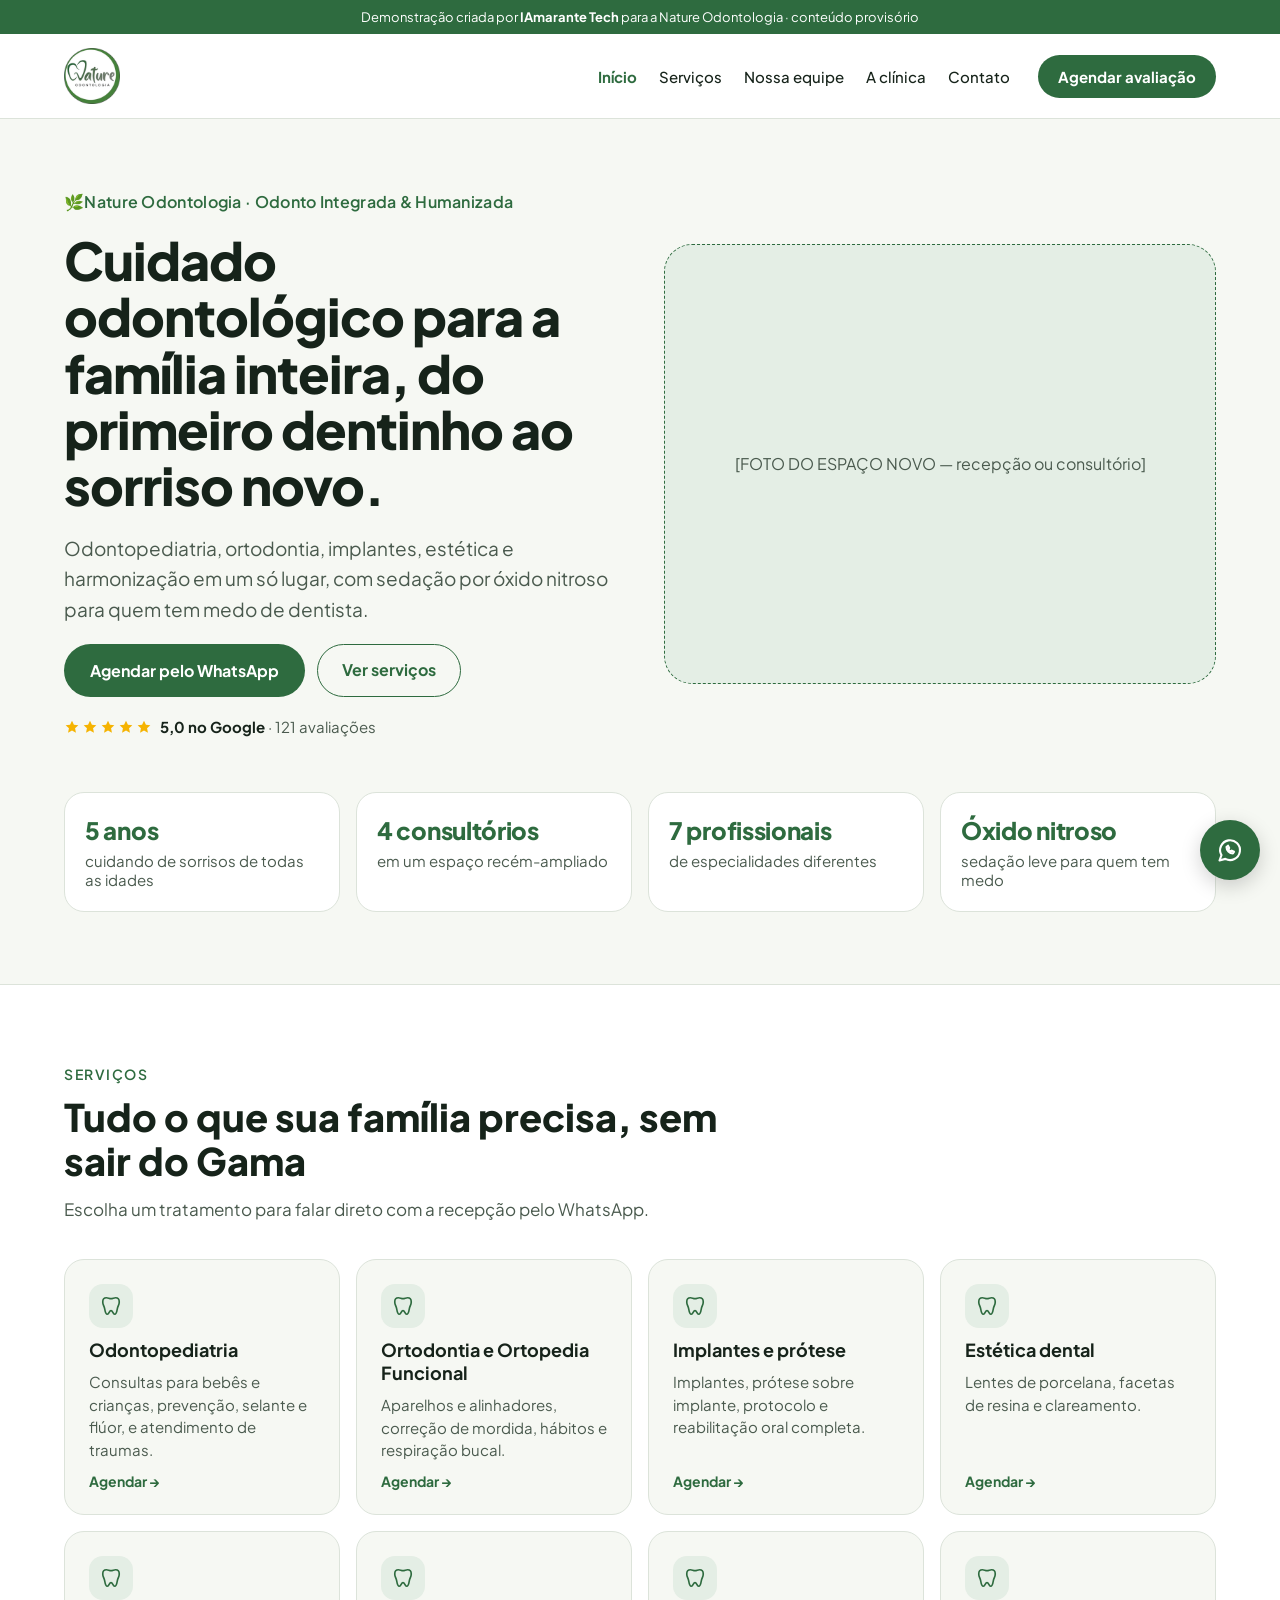
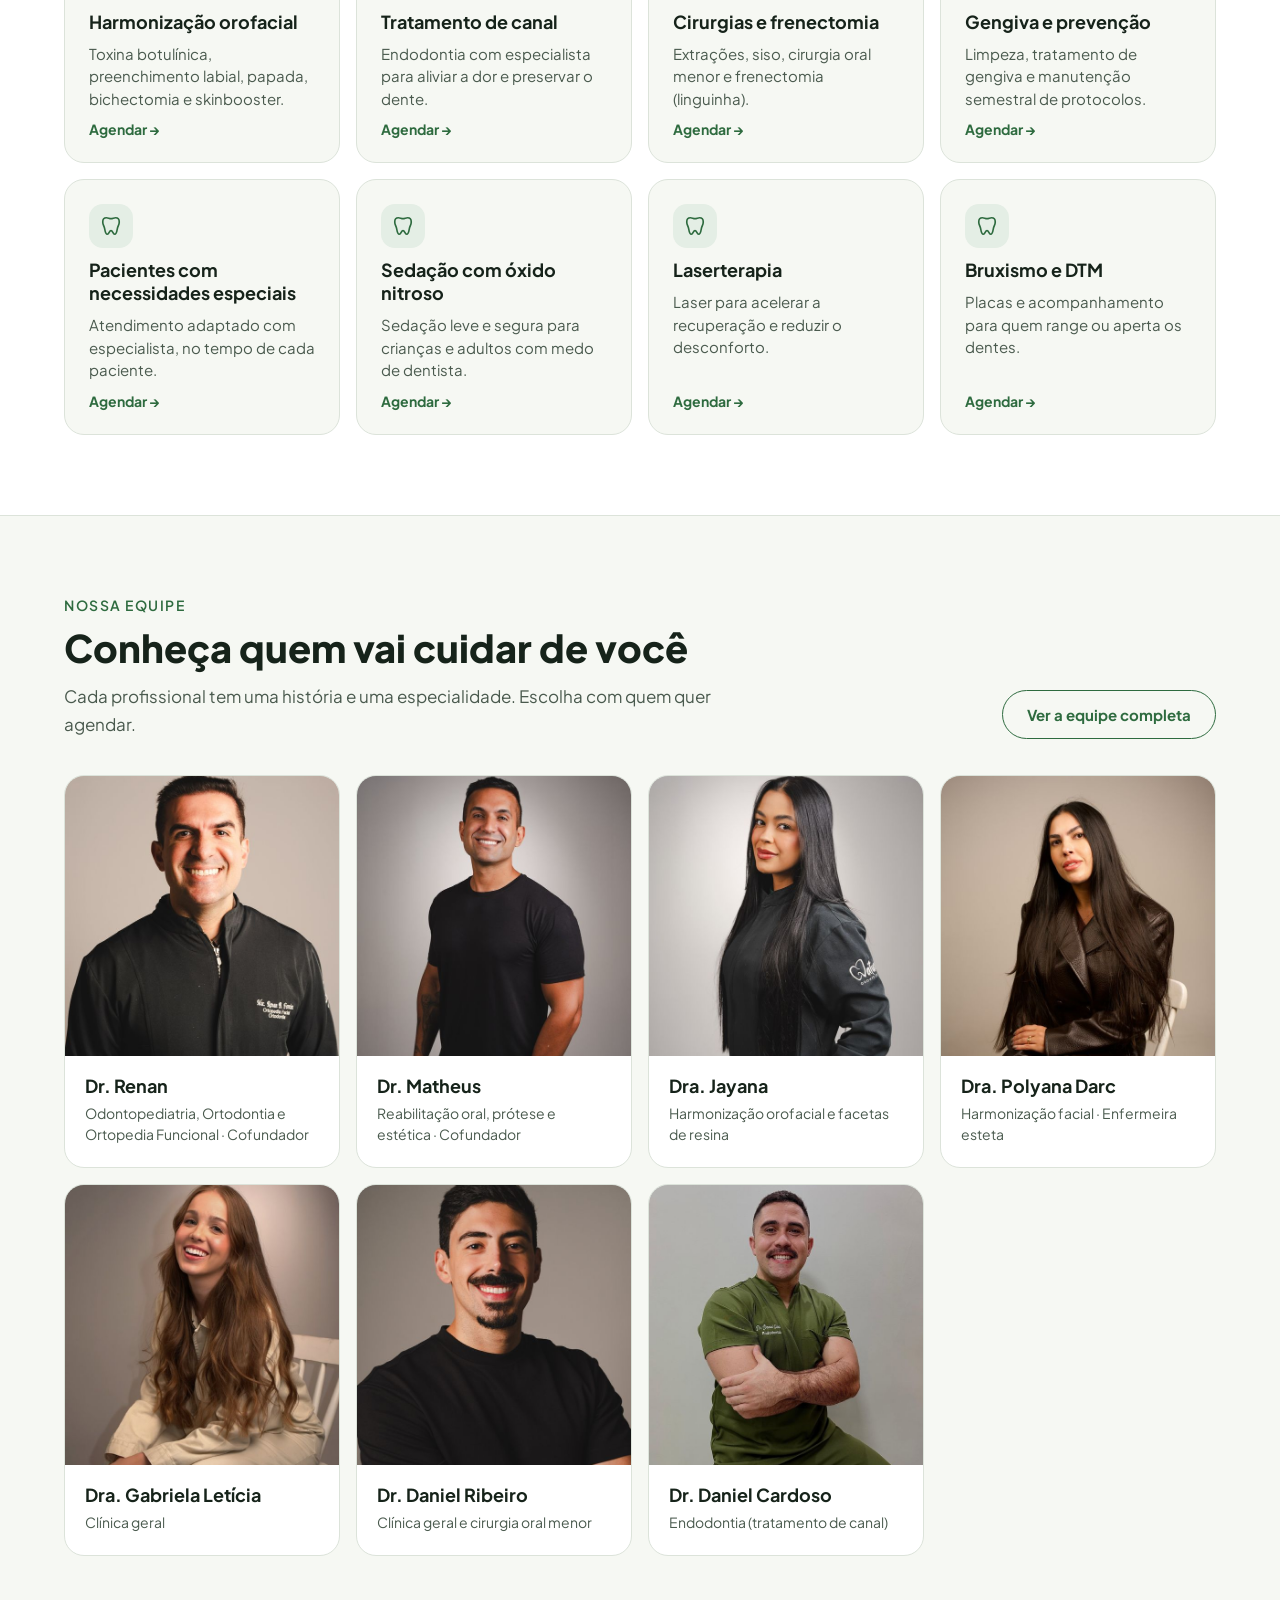
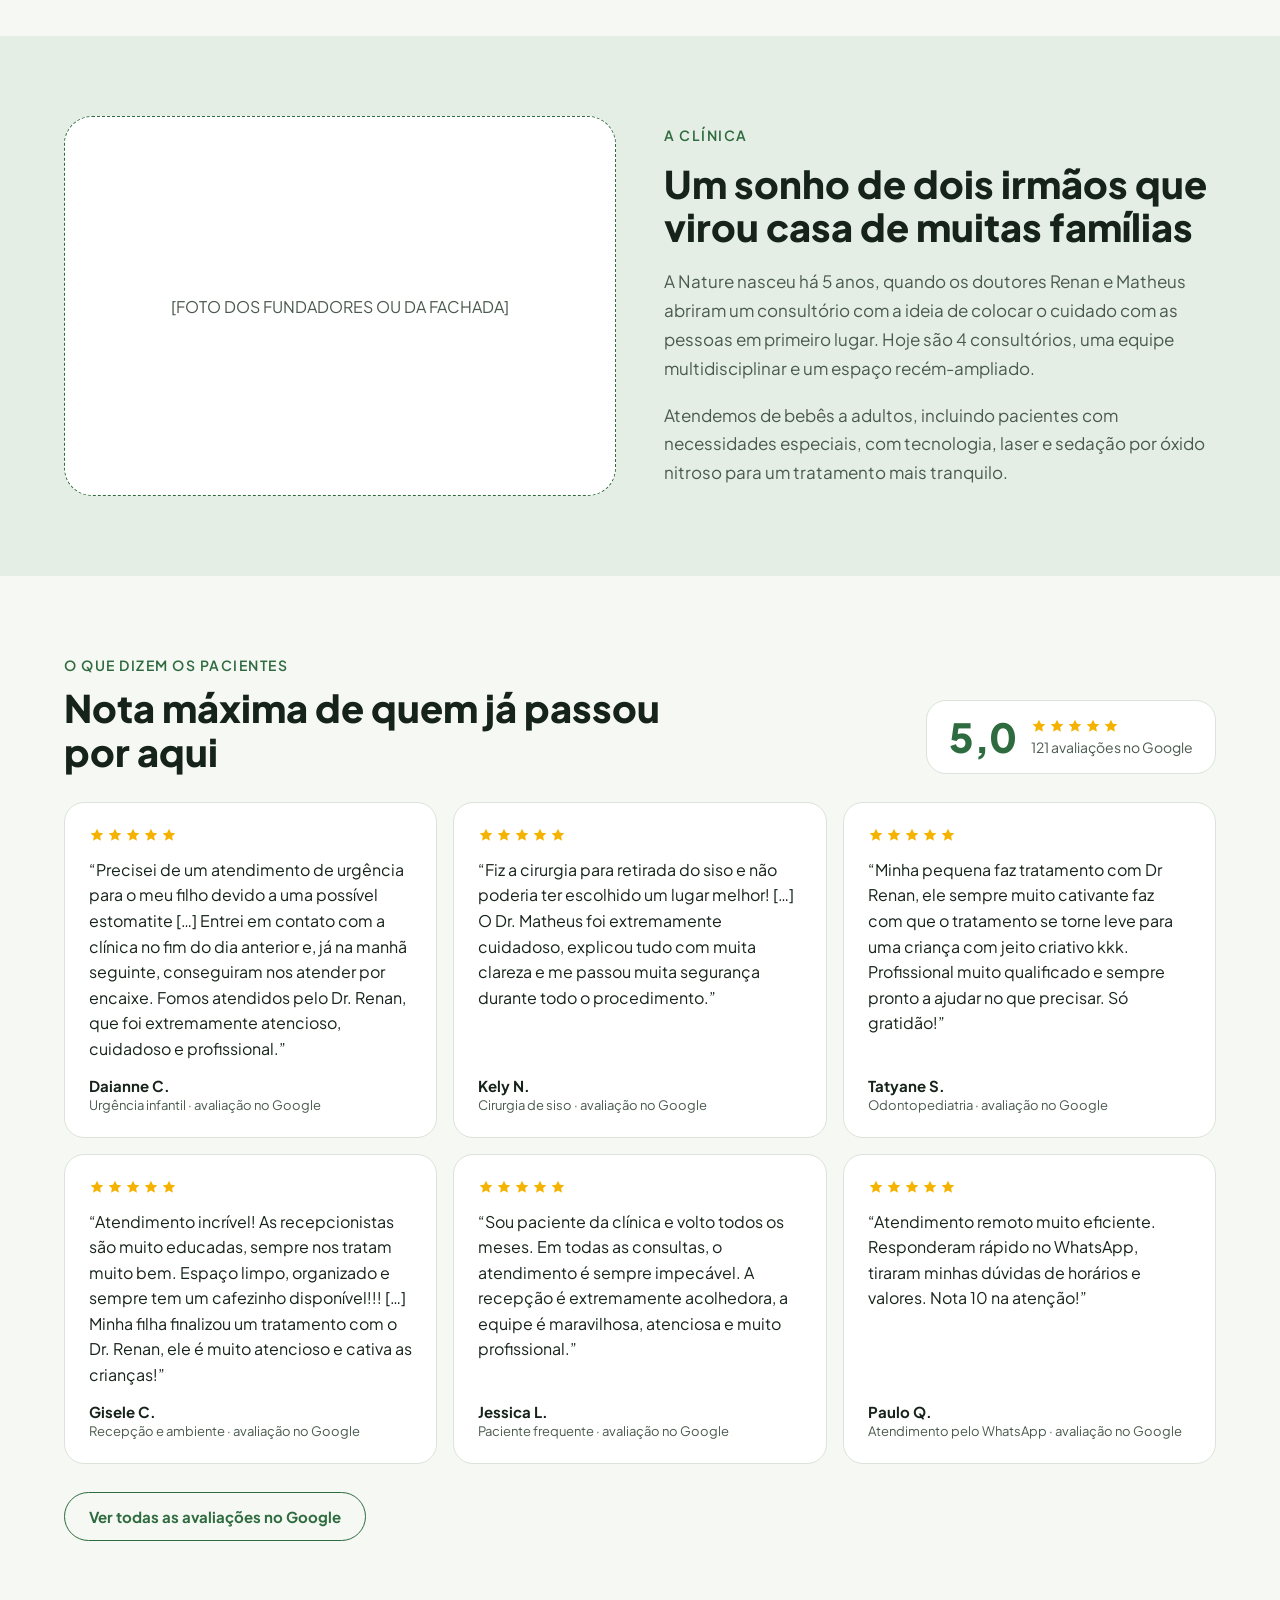
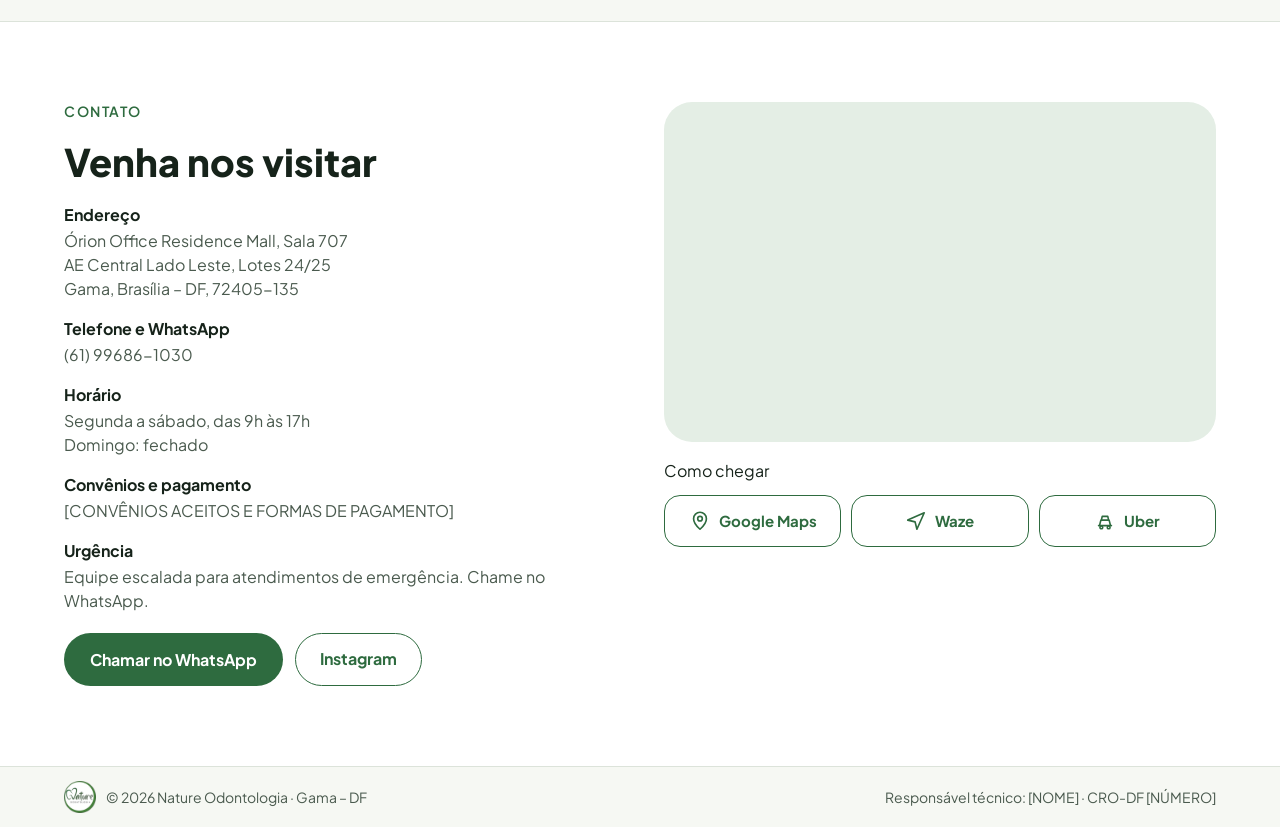
==== index.html @ 55901e49 "Site demonstrativo da Nature Odontologia Co-Authored-By: Claude Opus 5.5 <noreply@anthropic.com> Cla" ====
<!doctype html>
<html lang="pt-BR">
<head>
<meta charset="utf-8">
<meta name="viewport" content="width=device-width, initial-scale=1">
<meta name="robots" content="noindex, nofollow">
<title>Nature Odontologia — Gama, DF</title>
<meta name="description" content="Clínica de odontologia integrada e humanizada no Gama (DF): odontopediatria, ortodontia, implantes, estética, harmonização e sedação com óxido nitroso.">
<link rel="icon" type="image/png" href="[data-uri]">
<link rel="preconnect" href="https://fonts.googleapis.com">
<link href="https://fonts.googleapis.com/css2?family=Plus+Jakarta+Sans:wght@400;500;600;700;800&display=swap" rel="stylesheet">
<style>
  :root{--bg:#F6F8F3;--surface:#FFFFFF;--ink:#16231A;--muted:#4A5A4E;--green:#2E6B3F;--on-green:#FFFFFF;--soft:#E4EEE5;--line:#DCE3DA}
  *{box-sizing:border-box}
  html{scroll-behavior:smooth}
  body{margin:0;background:var(--bg);color:var(--ink);font-family:'Plus Jakarta Sans',system-ui,sans-serif}
  a{color:inherit}
  a:hover{opacity:.85}
  .wrap{max-width:1200px;margin:0 auto;padding:0 24px}
  .demo{background:var(--green);color:var(--on-green);text-align:center;font-size:13px;padding:8px 16px;line-height:1.4}
  header{position:sticky;top:0;z-index:10;background:var(--surface);border-bottom:1px solid var(--line)}
  .bar{display:flex;flex-wrap:wrap;align-items:center;gap:16px 28px;padding:14px 24px;max-width:1200px;margin:0 auto}
  .logo{display:flex;align-items:center;gap:10px;text-decoration:none;margin-right:auto;color:var(--green)}
  .logo b{display:block;font-weight:800;font-size:20px;line-height:1.1}
  .logo small{display:block;font-size:11px;letter-spacing:3px;color:var(--muted)}
  nav{display:flex;flex-wrap:wrap;gap:6px 22px;font-size:15px;font-weight:500}
  nav a{text-decoration:none;padding:10px 0}
  nav a.ativo{color:var(--green);font-weight:700}
  .acoes{display:flex;align-items:center;gap:10px}
  .btn{display:inline-block;text-decoration:none;background:var(--green);color:var(--on-green);font-weight:700;font-size:16px;padding:16px 26px;border-radius:999px;text-align:center}
  .btn.sm{font-size:15px;padding:12px 20px}
  .btn.out{background:transparent;border:1.5px solid var(--green);color:var(--green);padding:14px 24px}
  .eyebrow{margin:0;font-size:14px;font-weight:600;letter-spacing:1.5px;text-transform:uppercase;color:var(--green)}
  h1{margin:0;font-size:clamp(34px,5vw,52px);line-height:1.08;font-weight:800;letter-spacing:-1px}
  h2{margin:0;font-size:clamp(28px,3.5vw,38px);line-height:1.15;font-weight:800}
  .lead{margin:0;font-size:19px;line-height:1.6;color:var(--muted)}
  .txt{margin:0;font-size:17px;line-height:1.7;color:var(--muted)}
  .split{display:flex;flex-wrap:wrap;gap:48px;align-items:center}
  .split>*{flex:1 1 420px;min-width:0}
  .col{display:flex;flex-direction:column;gap:20px}
  .ph{border-radius:28px;background:var(--soft);border:1.5px dashed var(--green);display:flex;align-items:center;justify-content:center;text-align:center;padding:24px;color:var(--muted);font-size:16px}
  .grid{display:grid;gap:16px}
  .card{background:var(--surface);border:1px solid var(--line);border-radius:20px}
  .num{padding:22px 20px}
  .num p{margin:0}
  .num .v{font-size:24px;font-weight:800;color:var(--green);white-space:nowrap;letter-spacing:-.3px}
  .num .l{margin-top:6px;color:var(--muted);font-size:15px}
  .band{background:var(--surface);border-top:1px solid var(--line);border-bottom:1px solid var(--line)}
  .soft{background:var(--soft)}
  section.pad{padding:80px 0}
  .serv{text-decoration:none;background:var(--bg);padding:24px;display:flex;flex-direction:column;gap:10px}
  .ic{width:44px;height:44px;border-radius:14px;background:var(--soft);color:var(--green);display:flex;align-items:center;justify-content:center}
  .serv .n{font-size:18px;font-weight:700}
  .serv .d{font-size:15px;line-height:1.5;color:var(--muted)}
  .serv .a{font-size:14px;font-weight:700;color:var(--green);margin-top:auto}
  .mini{text-decoration:none;overflow:hidden;display:flex;flex-direction:column}
  .foto{background:var(--soft);color:var(--green);display:flex;flex-direction:column;align-items:center;justify-content:center;gap:8px;font-weight:800}
  .mini .foto{height:280px;font-size:44px;overflow:hidden}
  .mini .info{padding:18px 20px 22px;display:flex;flex-direction:column;gap:6px}
  .mini .info b{font-size:18px}
  .mini .info span{font-size:14px;line-height:1.5;color:var(--muted)}
  .prof{overflow:hidden;display:flex;flex-direction:column;border-radius:24px}
  .prof .foto{height:400px;font-size:64px;overflow:hidden}
  .foto img{width:100%;height:100%;object-fit:cover;object-position:center 15%;display:block}
  .prof .foto small{font-size:13px;font-weight:500;color:var(--muted)}
  .prof .corpo{padding:24px;display:flex;flex-direction:column;gap:12px;flex-grow:1}
  .prof h3{margin:0;font-size:22px;font-weight:800}
  .prof .area{margin:4px 0 0;font-size:15px;font-weight:600;color:var(--green)}
  .prof .reg{margin:4px 0 0;font-size:13px;color:var(--muted)}
  .prof .bio{margin:0;font-size:15px;line-height:1.6;color:var(--muted)}
  .tags{display:flex;flex-wrap:wrap;gap:8px}
  .tags span{font-size:13px;font-weight:600;background:var(--soft);padding:6px 12px;border-radius:999px}
  .prof .btn{margin-top:auto;font-size:15px;padding:14px 20px}
  .dep{margin:0;padding:24px;display:flex;flex-direction:column;gap:14px}
  .dep blockquote{margin:0;font-size:16px;line-height:1.6}
  .dep figcaption{display:flex;flex-direction:column;gap:2px;margin-top:auto}
  .dep figcaption b{font-size:15px}
  .dep figcaption span{font-size:13px;color:var(--muted)}
  .estrelas{display:flex;gap:2px}
  .nota{display:flex;align-items:center;gap:14px;padding:16px 22px;text-decoration:none}
  .nota-num{font-size:40px;font-weight:800;color:var(--green);line-height:1}
  .nota-txt{font-size:14px;color:var(--muted)}
  .selo{display:inline-flex;align-items:center;gap:8px;font-size:15px;color:var(--muted);text-decoration:none}
  .selo b{color:var(--ink)}
  .aval{height:180px;border-radius:20px;border:1.5px dashed var(--line);display:flex;align-items:center;justify-content:center;color:var(--muted);font-size:15px;text-align:center;padding:20px}
  .mapa{width:100%;min-height:340px;border:0;border-radius:28px;background:var(--soft)}
  .rotas{display:grid;grid-template-columns:repeat(3,minmax(0,1fr));gap:10px}
  .rota{display:flex;align-items:center;justify-content:center;gap:8px;min-height:52px;padding:10px 12px;border-radius:16px;border:1.5px solid var(--green);color:var(--green);font-weight:700;font-size:15px;text-decoration:none;background:var(--surface)}
  @media (max-width:420px){.rotas{grid-template-columns:1fr}}
  .contato p{margin:0}
  .contato .k{font-weight:700}
  .contato .v{margin-top:2px;color:var(--muted)}
  footer .bar{font-size:14px;color:var(--muted);justify-content:space-between}
  footer p{margin:0}
  .botoes{display:flex;flex-wrap:wrap;gap:12px}
  .pagina[hidden]{display:none}
  .whats-fixo{position:fixed;right:20px;bottom:20px;width:60px;height:60px;border-radius:30px;background:var(--green);color:var(--on-green);display:flex;align-items:center;justify-content:center;box-shadow:0 6px 20px rgba(0,0,0,.18);z-index:20}
  @media (max-width:640px){section.pad{padding:56px 0}.lead{font-size:17px}}
</style>
</head>
<body>

<div class="demo" role="note">Demonstração criada por <b>IAmarante Tech</b> para a Nature Odontologia · conteúdo provisório</div>

<header>
  <div class="bar">
    <a class="logo" href="#inicio" aria-label="Nature Odontologia, página inicial">
      <img src="[data-uri]" width="56" height="56" alt="Nature Odontologia">
    </a>
    <nav aria-label="Principal">
      <a href="#inicio" data-link="inicio">Início</a>
      <a href="#servicos" data-link="inicio">Serviços</a>
      <a href="#equipe" data-link="equipe">Nossa equipe</a>
      <a href="#clinica" data-link="inicio">A clínica</a>
      <a href="#contato" data-link="inicio">Contato</a>
    </nav>
    <div class="acoes">
      <a class="btn sm wa" data-msg="Olá! Vi o site da Nature e gostaria de agendar uma avaliação." href="#">Agendar avaliação</a>
    </div>
  </div>
</header>

<!-- ================= PÁGINA INICIAL ================= -->
<main class="pagina" id="pg-inicio">

  <section id="inicio" class="wrap" style="padding-top:72px;padding-bottom:56px">
    <div class="split">
      <div class="col">
        <p class="eyebrow" style="text-transform:none;letter-spacing:.3px;font-size:16px">🌿Nature Odontologia · Odonto Integrada &amp; Humanizada</p>
        <h1>Cuidado odontológico para a família inteira, do primeiro dentinho ao sorriso novo.</h1>
        <p class="lead">Odontopediatria, ortodontia, implantes, estética e harmonização em um só lugar, com sedação por óxido nitroso para quem tem medo de dentista.</p>
        <div class="botoes">
          <a class="btn wa" data-msg="Olá! Vi o site da Nature e gostaria de agendar uma avaliação." href="#">Agendar pelo WhatsApp</a>
          <a class="btn out" href="#servicos">Ver serviços</a>
        </div>
        <a class="selo" href="https://www.google.com/maps/search/?api=1&amp;query=Nature+Odontologia+Gama+DF" target="_blank" rel="noopener"><span class="estrelas" aria-hidden="true"><svg width="16" height="16" viewBox="0 0 24 24" aria-hidden="true"><path fill="#F5B301" d="M12 2.5l2.9 6.1 6.6.8-4.9 4.6 1.3 6.6L12 17.3 6.1 20.6l1.3-6.6L2.5 9.4l6.6-.8z"/></svg><svg width="16" height="16" viewBox="0 0 24 24" aria-hidden="true"><path fill="#F5B301" d="M12 2.5l2.9 6.1 6.6.8-4.9 4.6 1.3 6.6L12 17.3 6.1 20.6l1.3-6.6L2.5 9.4l6.6-.8z"/></svg><svg width="16" height="16" viewBox="0 0 24 24" aria-hidden="true"><path fill="#F5B301" d="M12 2.5l2.9 6.1 6.6.8-4.9 4.6 1.3 6.6L12 17.3 6.1 20.6l1.3-6.6L2.5 9.4l6.6-.8z"/></svg><svg width="16" height="16" viewBox="0 0 24 24" aria-hidden="true"><path fill="#F5B301" d="M12 2.5l2.9 6.1 6.6.8-4.9 4.6 1.3 6.6L12 17.3 6.1 20.6l1.3-6.6L2.5 9.4l6.6-.8z"/></svg><svg width="16" height="16" viewBox="0 0 24 24" aria-hidden="true"><path fill="#F5B301" d="M12 2.5l2.9 6.1 6.6.8-4.9 4.6 1.3 6.6L12 17.3 6.1 20.6l1.3-6.6L2.5 9.4l6.6-.8z"/></svg></span><span><b>5,0 no Google</b> · 121 avaliações</span></a>
      </div>
      <div class="ph" style="height:440px">[FOTO DO ESPAÇO NOVO — recepção ou consultório]</div>
    </div>
  </section>

  <section class="wrap" aria-label="A Nature em números" style="padding-bottom:72px">
    <div class="grid" style="grid-template-columns:repeat(auto-fit,minmax(250px,1fr))">
      <div class="card num"><p class="v">5 anos</p><p class="l">cuidando de sorrisos de todas as idades</p></div>
      <div class="card num"><p class="v">4 consultórios</p><p class="l">em um espaço recém-ampliado</p></div>
      <div class="card num"><p class="v">7 profissionais</p><p class="l">de especialidades diferentes</p></div>
      <div class="card num"><p class="v">Óxido nitroso</p><p class="l">sedação leve para quem tem medo</p></div>
    </div>
  </section>

  <section id="servicos" class="band pad">
    <div class="wrap col" style="gap:36px">
      <div class="col" style="gap:12px;max-width:720px">
        <p class="eyebrow">Serviços</p>
        <h2>Tudo o que sua família precisa, sem sair do Gama</h2>
        <p class="txt">Escolha um tratamento para falar direto com a recepção pelo WhatsApp.</p>
      </div>
      <div class="grid" id="lista-servicos" style="grid-template-columns:repeat(auto-fill,minmax(260px,1fr))"></div>
    </div>
  </section>

  <section class="pad">
    <div class="wrap col" style="gap:36px">
      <div style="display:flex;flex-wrap:wrap;gap:20px;align-items:flex-end;justify-content:space-between">
        <div class="col" style="gap:12px;max-width:680px">
          <p class="eyebrow">Nossa equipe</p>
          <h2>Conheça quem vai cuidar de você</h2>
          <p class="txt">Cada profissional tem uma história e uma especialidade. Escolha com quem quer agendar.</p>
        </div>
        <a class="btn out" href="#equipe" style="font-size:15px">Ver a equipe completa</a>
      </div>
      <div class="grid" id="lista-mini" style="grid-template-columns:repeat(auto-fill,minmax(240px,1fr))"></div>
    </div>
  </section>

  <section id="clinica" class="soft pad">
    <div class="wrap split">
      <div class="ph" style="height:380px;background:var(--surface)">[FOTO DOS FUNDADORES OU DA FACHADA]</div>
      <div class="col" style="gap:18px">
        <p class="eyebrow">A clínica</p>
        <h2>Um sonho de dois irmãos que virou casa de muitas famílias</h2>
        <p class="txt">A Nature nasceu há 5 anos, quando os doutores Renan e Matheus abriram um consultório com a ideia de colocar o cuidado com as pessoas em primeiro lugar. Hoje são 4 consultórios, uma equipe multidisciplinar e um espaço recém-ampliado.</p>
        <p class="txt">Atendemos de bebês a adultos, incluindo pacientes com necessidades especiais, com tecnologia, laser e sedação por óxido nitroso para um tratamento mais tranquilo.</p>
      </div>
    </div>
  </section>

  <section class="pad" aria-label="Avaliações">
    <div class="wrap col" style="gap:28px">
      <div style="display:flex;flex-wrap:wrap;gap:24px;align-items:flex-end;justify-content:space-between">
        <div class="col" style="gap:12px;max-width:640px">
          <p class="eyebrow">O que dizem os pacientes</p>
          <h2>Nota máxima de quem já passou por aqui</h2>
        </div>
        <a class="card nota" href="https://www.google.com/maps/search/?api=1&amp;query=Nature+Odontologia+Gama+DF" target="_blank" rel="noopener">
          <span class="nota-num">5,0</span>
          <span class="col" style="gap:4px"><span class="estrelas" role="img" aria-label="Nota 5 de 5"><svg width="16" height="16" viewBox="0 0 24 24" aria-hidden="true"><path fill="#F5B301" d="M12 2.5l2.9 6.1 6.6.8-4.9 4.6 1.3 6.6L12 17.3 6.1 20.6l1.3-6.6L2.5 9.4l6.6-.8z"/></svg><svg width="16" height="16" viewBox="0 0 24 24" aria-hidden="true"><path fill="#F5B301" d="M12 2.5l2.9 6.1 6.6.8-4.9 4.6 1.3 6.6L12 17.3 6.1 20.6l1.3-6.6L2.5 9.4l6.6-.8z"/></svg><svg width="16" height="16" viewBox="0 0 24 24" aria-hidden="true"><path fill="#F5B301" d="M12 2.5l2.9 6.1 6.6.8-4.9 4.6 1.3 6.6L12 17.3 6.1 20.6l1.3-6.6L2.5 9.4l6.6-.8z"/></svg><svg width="16" height="16" viewBox="0 0 24 24" aria-hidden="true"><path fill="#F5B301" d="M12 2.5l2.9 6.1 6.6.8-4.9 4.6 1.3 6.6L12 17.3 6.1 20.6l1.3-6.6L2.5 9.4l6.6-.8z"/></svg><svg width="16" height="16" viewBox="0 0 24 24" aria-hidden="true"><path fill="#F5B301" d="M12 2.5l2.9 6.1 6.6.8-4.9 4.6 1.3 6.6L12 17.3 6.1 20.6l1.3-6.6L2.5 9.4l6.6-.8z"/></svg></span><span class="nota-txt">121 avaliações no Google</span></span>
        </a>
      </div>
      <div class="grid" style="grid-template-columns:repeat(auto-fill,minmax(320px,1fr))">
        <figure class="card dep">
          <div class="estrelas" role="img" aria-label="5 de 5 estrelas"><svg width="16" height="16" viewBox="0 0 24 24" aria-hidden="true"><path fill="#F5B301" d="M12 2.5l2.9 6.1 6.6.8-4.9 4.6 1.3 6.6L12 17.3 6.1 20.6l1.3-6.6L2.5 9.4l6.6-.8z"/></svg><svg width="16" height="16" viewBox="0 0 24 24" aria-hidden="true"><path fill="#F5B301" d="M12 2.5l2.9 6.1 6.6.8-4.9 4.6 1.3 6.6L12 17.3 6.1 20.6l1.3-6.6L2.5 9.4l6.6-.8z"/></svg><svg width="16" height="16" viewBox="0 0 24 24" aria-hidden="true"><path fill="#F5B301" d="M12 2.5l2.9 6.1 6.6.8-4.9 4.6 1.3 6.6L12 17.3 6.1 20.6l1.3-6.6L2.5 9.4l6.6-.8z"/></svg><svg width="16" height="16" viewBox="0 0 24 24" aria-hidden="true"><path fill="#F5B301" d="M12 2.5l2.9 6.1 6.6.8-4.9 4.6 1.3 6.6L12 17.3 6.1 20.6l1.3-6.6L2.5 9.4l6.6-.8z"/></svg><svg width="16" height="16" viewBox="0 0 24 24" aria-hidden="true"><path fill="#F5B301" d="M12 2.5l2.9 6.1 6.6.8-4.9 4.6 1.3 6.6L12 17.3 6.1 20.6l1.3-6.6L2.5 9.4l6.6-.8z"/></svg></div>
          <blockquote>“Precisei de um atendimento de urgência para o meu filho devido a uma possível estomatite […] Entrei em contato com a clínica no fim do dia anterior e, já na manhã seguinte, conseguiram nos atender por encaixe. Fomos atendidos pelo Dr. Renan, que foi extremamente atencioso, cuidadoso e profissional.”</blockquote>
          <figcaption><b>Daianne C.</b><span>Urgência infantil · avaliação no Google</span></figcaption>
        </figure>
        <figure class="card dep">
          <div class="estrelas" role="img" aria-label="5 de 5 estrelas"><svg width="16" height="16" viewBox="0 0 24 24" aria-hidden="true"><path fill="#F5B301" d="M12 2.5l2.9 6.1 6.6.8-4.9 4.6 1.3 6.6L12 17.3 6.1 20.6l1.3-6.6L2.5 9.4l6.6-.8z"/></svg><svg width="16" height="16" viewBox="0 0 24 24" aria-hidden="true"><path fill="#F5B301" d="M12 2.5l2.9 6.1 6.6.8-4.9 4.6 1.3 6.6L12 17.3 6.1 20.6l1.3-6.6L2.5 9.4l6.6-.8z"/></svg><svg width="16" height="16" viewBox="0 0 24 24" aria-hidden="true"><path fill="#F5B301" d="M12 2.5l2.9 6.1 6.6.8-4.9 4.6 1.3 6.6L12 17.3 6.1 20.6l1.3-6.6L2.5 9.4l6.6-.8z"/></svg><svg width="16" height="16" viewBox="0 0 24 24" aria-hidden="true"><path fill="#F5B301" d="M12 2.5l2.9 6.1 6.6.8-4.9 4.6 1.3 6.6L12 17.3 6.1 20.6l1.3-6.6L2.5 9.4l6.6-.8z"/></svg><svg width="16" height="16" viewBox="0 0 24 24" aria-hidden="true"><path fill="#F5B301" d="M12 2.5l2.9 6.1 6.6.8-4.9 4.6 1.3 6.6L12 17.3 6.1 20.6l1.3-6.6L2.5 9.4l6.6-.8z"/></svg></div>
          <blockquote>“Fiz a cirurgia para retirada do siso e não poderia ter escolhido um lugar melhor! […] O Dr. Matheus foi extremamente cuidadoso, explicou tudo com muita clareza e me passou muita segurança durante todo o procedimento.”</blockquote>
          <figcaption><b>Kely N.</b><span>Cirurgia de siso · avaliação no Google</span></figcaption>
        </figure>
        <figure class="card dep">
          <div class="estrelas" role="img" aria-label="5 de 5 estrelas"><svg width="16" height="16" viewBox="0 0 24 24" aria-hidden="true"><path fill="#F5B301" d="M12 2.5l2.9 6.1 6.6.8-4.9 4.6 1.3 6.6L12 17.3 6.1 20.6l1.3-6.6L2.5 9.4l6.6-.8z"/></svg><svg width="16" height="16" viewBox="0 0 24 24" aria-hidden="true"><path fill="#F5B301" d="M12 2.5l2.9 6.1 6.6.8-4.9 4.6 1.3 6.6L12 17.3 6.1 20.6l1.3-6.6L2.5 9.4l6.6-.8z"/></svg><svg width="16" height="16" viewBox="0 0 24 24" aria-hidden="true"><path fill="#F5B301" d="M12 2.5l2.9 6.1 6.6.8-4.9 4.6 1.3 6.6L12 17.3 6.1 20.6l1.3-6.6L2.5 9.4l6.6-.8z"/></svg><svg width="16" height="16" viewBox="0 0 24 24" aria-hidden="true"><path fill="#F5B301" d="M12 2.5l2.9 6.1 6.6.8-4.9 4.6 1.3 6.6L12 17.3 6.1 20.6l1.3-6.6L2.5 9.4l6.6-.8z"/></svg><svg width="16" height="16" viewBox="0 0 24 24" aria-hidden="true"><path fill="#F5B301" d="M12 2.5l2.9 6.1 6.6.8-4.9 4.6 1.3 6.6L12 17.3 6.1 20.6l1.3-6.6L2.5 9.4l6.6-.8z"/></svg></div>
          <blockquote>“Minha pequena faz tratamento com Dr Renan, ele sempre muito cativante faz com que o tratamento se torne leve para uma criança com jeito criativo kkk. Profissional muito qualificado e sempre pronto a ajudar no que precisar. Só gratidão!”</blockquote>
          <figcaption><b>Tatyane S.</b><span>Odontopediatria · avaliação no Google</span></figcaption>
        </figure>
        <figure class="card dep">
          <div class="estrelas" role="img" aria-label="5 de 5 estrelas"><svg width="16" height="16" viewBox="0 0 24 24" aria-hidden="true"><path fill="#F5B301" d="M12 2.5l2.9 6.1 6.6.8-4.9 4.6 1.3 6.6L12 17.3 6.1 20.6l1.3-6.6L2.5 9.4l6.6-.8z"/></svg><svg width="16" height="16" viewBox="0 0 24 24" aria-hidden="true"><path fill="#F5B301" d="M12 2.5l2.9 6.1 6.6.8-4.9 4.6 1.3 6.6L12 17.3 6.1 20.6l1.3-6.6L2.5 9.4l6.6-.8z"/></svg><svg width="16" height="16" viewBox="0 0 24 24" aria-hidden="true"><path fill="#F5B301" d="M12 2.5l2.9 6.1 6.6.8-4.9 4.6 1.3 6.6L12 17.3 6.1 20.6l1.3-6.6L2.5 9.4l6.6-.8z"/></svg><svg width="16" height="16" viewBox="0 0 24 24" aria-hidden="true"><path fill="#F5B301" d="M12 2.5l2.9 6.1 6.6.8-4.9 4.6 1.3 6.6L12 17.3 6.1 20.6l1.3-6.6L2.5 9.4l6.6-.8z"/></svg><svg width="16" height="16" viewBox="0 0 24 24" aria-hidden="true"><path fill="#F5B301" d="M12 2.5l2.9 6.1 6.6.8-4.9 4.6 1.3 6.6L12 17.3 6.1 20.6l1.3-6.6L2.5 9.4l6.6-.8z"/></svg></div>
          <blockquote>“Atendimento incrível! As recepcionistas são muito educadas, sempre nos tratam muito bem. Espaço limpo, organizado e sempre tem um cafezinho disponível!!! […] Minha filha finalizou um tratamento com o Dr. Renan, ele é muito atencioso e cativa as crianças!”</blockquote>
          <figcaption><b>Gisele C.</b><span>Recepção e ambiente · avaliação no Google</span></figcaption>
        </figure>
        <figure class="card dep">
          <div class="estrelas" role="img" aria-label="5 de 5 estrelas"><svg width="16" height="16" viewBox="0 0 24 24" aria-hidden="true"><path fill="#F5B301" d="M12 2.5l2.9 6.1 6.6.8-4.9 4.6 1.3 6.6L12 17.3 6.1 20.6l1.3-6.6L2.5 9.4l6.6-.8z"/></svg><svg width="16" height="16" viewBox="0 0 24 24" aria-hidden="true"><path fill="#F5B301" d="M12 2.5l2.9 6.1 6.6.8-4.9 4.6 1.3 6.6L12 17.3 6.1 20.6l1.3-6.6L2.5 9.4l6.6-.8z"/></svg><svg width="16" height="16" viewBox="0 0 24 24" aria-hidden="true"><path fill="#F5B301" d="M12 2.5l2.9 6.1 6.6.8-4.9 4.6 1.3 6.6L12 17.3 6.1 20.6l1.3-6.6L2.5 9.4l6.6-.8z"/></svg><svg width="16" height="16" viewBox="0 0 24 24" aria-hidden="true"><path fill="#F5B301" d="M12 2.5l2.9 6.1 6.6.8-4.9 4.6 1.3 6.6L12 17.3 6.1 20.6l1.3-6.6L2.5 9.4l6.6-.8z"/></svg><svg width="16" height="16" viewBox="0 0 24 24" aria-hidden="true"><path fill="#F5B301" d="M12 2.5l2.9 6.1 6.6.8-4.9 4.6 1.3 6.6L12 17.3 6.1 20.6l1.3-6.6L2.5 9.4l6.6-.8z"/></svg></div>
          <blockquote>“Sou paciente da clínica e volto todos os meses. Em todas as consultas, o atendimento é sempre impecável. A recepção é extremamente acolhedora, a equipe é maravilhosa, atenciosa e muito profissional.”</blockquote>
          <figcaption><b>Jessica L.</b><span>Paciente frequente · avaliação no Google</span></figcaption>
        </figure>
        <figure class="card dep">
          <div class="estrelas" role="img" aria-label="5 de 5 estrelas"><svg width="16" height="16" viewBox="0 0 24 24" aria-hidden="true"><path fill="#F5B301" d="M12 2.5l2.9 6.1 6.6.8-4.9 4.6 1.3 6.6L12 17.3 6.1 20.6l1.3-6.6L2.5 9.4l6.6-.8z"/></svg><svg width="16" height="16" viewBox="0 0 24 24" aria-hidden="true"><path fill="#F5B301" d="M12 2.5l2.9 6.1 6.6.8-4.9 4.6 1.3 6.6L12 17.3 6.1 20.6l1.3-6.6L2.5 9.4l6.6-.8z"/></svg><svg width="16" height="16" viewBox="0 0 24 24" aria-hidden="true"><path fill="#F5B301" d="M12 2.5l2.9 6.1 6.6.8-4.9 4.6 1.3 6.6L12 17.3 6.1 20.6l1.3-6.6L2.5 9.4l6.6-.8z"/></svg><svg width="16" height="16" viewBox="0 0 24 24" aria-hidden="true"><path fill="#F5B301" d="M12 2.5l2.9 6.1 6.6.8-4.9 4.6 1.3 6.6L12 17.3 6.1 20.6l1.3-6.6L2.5 9.4l6.6-.8z"/></svg><svg width="16" height="16" viewBox="0 0 24 24" aria-hidden="true"><path fill="#F5B301" d="M12 2.5l2.9 6.1 6.6.8-4.9 4.6 1.3 6.6L12 17.3 6.1 20.6l1.3-6.6L2.5 9.4l6.6-.8z"/></svg></div>
          <blockquote>“Atendimento remoto muito eficiente. Responderam rápido no WhatsApp, tiraram minhas dúvidas de horários e valores. Nota 10 na atenção!”</blockquote>
          <figcaption><b>Paulo Q.</b><span>Atendimento pelo WhatsApp · avaliação no Google</span></figcaption>
        </figure>
      </div>
      <a class="btn out" href="https://www.google.com/maps/search/?api=1&amp;query=Nature+Odontologia+Gama+DF" target="_blank" rel="noopener" style="align-self:flex-start;font-size:15px">Ver todas as avaliações no Google</a>
    </div>
  </section>

  <section id="contato" class="band pad" style="border-bottom:0">
    <div class="wrap split" style="align-items:stretch">
      <div class="col contato">
        <p class="eyebrow">Contato</p>
        <h2>Venha nos visitar</h2>
        <div class="col" style="gap:16px;font-size:16px;line-height:1.5">
          <div><p class="k">Endereço</p><p class="v">Órion Office Residence Mall, Sala 707<br>AE Central Lado Leste, Lotes 24/25<br>Gama, Brasília – DF, 72405-135</p></div>
          <div><p class="k">Telefone e WhatsApp</p><p class="v">(61) 99686-1030</p></div>
          <div><p class="k">Horário</p><p class="v">Segunda a sábado, das 9h às 17h<br>Domingo: fechado</p></div>
          <div><p class="k">Convênios e pagamento</p><p class="v">[CONVÊNIOS ACEITOS E FORMAS DE PAGAMENTO]</p></div>
          <div><p class="k">Urgência</p><p class="v">Equipe escalada para atendimentos de emergência. Chame no WhatsApp.</p></div>
        </div>
        <div class="botoes">
          <a class="btn wa" data-msg="Olá! Vi o site da Nature e gostaria de agendar uma avaliação." href="#">Chamar no WhatsApp</a>
          <a class="btn out" href="https://www.instagram.com/natureodontologia/" target="_blank" rel="noopener">Instagram</a>
        </div>
      </div>
      <div class="col" style="gap:14px">
        <iframe class="mapa" title="Mapa: Nature Odontologia no Órion Office Residence Mall" src="https://www.google.com/maps?q=%C3%93rion%20Office%20Residence%20Mall%2C%20AE%20Central%20Lado%20Leste%20Lotes%2024/25%2C%20Gama%2C%20Bras%C3%ADlia%20-%20DF%2C%2072405-135&output=embed" loading="lazy" referrerpolicy="no-referrer-when-downgrade" allowfullscreen></iframe>
        <p class="k" style="margin:4px 0 0">Como chegar</p>
        <div class="rotas">
          <a class="rota" target="_blank" rel="noopener" href="https://www.google.com/maps/dir/?api=1&destination=%C3%93rion%20Office%20Residence%20Mall%2C%20AE%20Central%20Lado%20Leste%20Lotes%2024/25%2C%20Gama%2C%20Bras%C3%ADlia%20-%20DF%2C%2072405-135">
            <svg width="22" height="22" viewBox="0 0 24 24" fill="none" stroke="currentColor" stroke-width="1.8" stroke-linecap="round" stroke-linejoin="round" aria-hidden="true"><path d="M12 21s-7-6.2-7-11.5A7 7 0 0 1 19 9.5C19 14.8 12 21 12 21z"/><circle cx="12" cy="9.5" r="2.5"/></svg>
            <span>Google Maps</span></a>
          <a class="rota" target="_blank" rel="noopener" href="https://waze.com/ul?q=%C3%93rion%20Office%20Residence%20Mall%2C%20AE%20Central%20Lado%20Leste%20Lotes%2024/25%2C%20Gama%2C%20Bras%C3%ADlia%20-%20DF%2C%2072405-135&navigate=yes">
            <svg width="22" height="22" viewBox="0 0 24 24" fill="none" stroke="currentColor" stroke-width="1.8" stroke-linecap="round" stroke-linejoin="round" aria-hidden="true"><path d="M3 11l18-8-8 18-2-8-8-2z"/></svg>
            <span>Waze</span></a>
          <a class="rota" target="_blank" rel="noopener" href="https://m.uber.com/ul/?action=setPickup&pickup=my_location&dropoff[nickname]=Nature%20Odontologia&dropoff[formatted_address]=%C3%93rion%20Office%20Residence%20Mall%2C%20AE%20Central%20Lado%20Leste%20Lotes%2024/25%2C%20Gama%2C%20Bras%C3%ADlia%20-%20DF%2C%2072405-135">
            <svg width="22" height="22" viewBox="0 0 24 24" fill="none" stroke="currentColor" stroke-width="1.8" stroke-linecap="round" stroke-linejoin="round" aria-hidden="true"><path d="M5 17h14M6 17l1.5-6h9L18 17M8 11l1-4h6l1 4"/><circle cx="8" cy="19" r="1.5"/><circle cx="16" cy="19" r="1.5"/></svg>
            <span>Uber</span></a>
        </div>
      </div>
    </div>
  </section>
</main>

<!-- ================= PÁGINA DA EQUIPE ================= -->
<main class="pagina" id="pg-equipe" hidden>
  <section class="wrap col" style="padding-top:72px;padding-bottom:40px;gap:16px">
    <p class="eyebrow">Nossa equipe</p>
    <h1 style="max-width:820px">Pessoas que escolheram cuidar de pessoas</h1>
    <p class="lead" style="max-width:760px">Sete profissionais, especialidades que se completam e uma mesma forma de atender: ouvir primeiro, tratar com técnica e respeitar o tempo de cada paciente.</p>
  </section>
  <section class="wrap" aria-label="Profissionais" style="padding-bottom:80px">
    <div class="grid" id="lista-equipe" style="grid-template-columns:repeat(auto-fill,minmax(320px,1fr));gap:20px"></div>
  </section>
  <section class="soft">
    <div class="wrap" style="padding-top:64px;padding-bottom:64px;display:flex;flex-wrap:wrap;gap:24px;align-items:center;justify-content:space-between">
      <div class="col" style="gap:10px;max-width:640px">
        <h2 style="font-size:32px">Não sabe com quem agendar?</h2>
        <p class="txt">Conte o que está sentindo pelo WhatsApp. A recepção indica o profissional certo para o seu caso.</p>
      </div>
      <a class="btn wa" data-msg="Olá! Vi o site da Nature e gostaria de ajuda para escolher o profissional certo." href="#">Falar com a recepção</a>
    </div>
  </section>
</main>

<footer style="border-top:1px solid var(--line)">
  <div class="bar">
    <p style="display:flex;align-items:center;gap:10px"><img src="[data-uri]" width="32" height="32" alt="">© 2026 Nature Odontologia · Gama – DF</p>
    <p>Responsável técnico: [NOME] · CRO-DF [NÚMERO]</p>
  </div>
</footer>

<a class="whats-fixo wa" data-msg="Olá! Vi o site da Nature e gostaria de agendar uma avaliação." href="#" aria-label="Conversar no WhatsApp">
  <svg width="28" height="28" viewBox="0 0 24 24" fill="none" stroke="currentColor" stroke-width="1.8" stroke-linecap="round" stroke-linejoin="round" aria-hidden="true"><path d="M3 21l1.7-4.6A8.5 8.5 0 1 1 8 19.6L3 21z"/><path d="M9 9.5c0 3 2.5 5.5 5.5 5.5l1-1.5-2-1-1 .8a4 4 0 0 1-2-2l.8-1-1-2L9 9.5z"/></svg>
</a>

<script>
  // ---------- Configuração ----------
  var WHATSAPP = '5561996861030';
  function linkWa(msg){ return 'https://wa.me/' + WHATSAPP + '?text=' + encodeURIComponent(msg); }

  var servicos = [
    ['Odontopediatria','Consultas para bebês e crianças, prevenção, selante e flúor, e atendimento de traumas.'],
    ['Ortodontia e Ortopedia Funcional','Aparelhos e alinhadores, correção de mordida, hábitos e respiração bucal.'],
    ['Implantes e prótese','Implantes, prótese sobre implante, protocolo e reabilitação oral completa.'],
    ['Estética dental','Lentes de porcelana, facetas de resina e clareamento.'],
    ['Harmonização orofacial','Toxina botulínica, preenchimento labial, papada, bichectomia e skinbooster.'],
    ['Tratamento de canal','Endodontia com especialista para aliviar a dor e preservar o dente.'],
    ['Cirurgias e frenectomia','Extrações, siso, cirurgia oral menor e frenectomia (linguinha).'],
    ['Gengiva e prevenção','Limpeza, tratamento de gengiva e manutenção semestral de protocolos.'],
    ['Pacientes com necessidades especiais','Atendimento adaptado com especialista, no tempo de cada paciente.'],
    ['Sedação com óxido nitroso','Sedação leve e segura para crianças e adultos com medo de dentista.'],
    ['Laserterapia','Laser para acelerar a recuperação e reduzir o desconforto.'],
    ['Bruxismo e DTM','Placas e acompanhamento para quem range ou aperta os dentes.']
  ];

  var FOTOS = {
    renan:'[data-uri]',
    matheus:'[data-uri]',
    jayana:'[data-uri]',
    polyana:'[data-uri]',
    gabriela:'[data-uri]',
    ribeiro:'[data-uri]',
    cardoso:'[data-uri]'
  };

  var equipe = [
    {ini:'R', foto:FOTOS.renan, nome:'Dr. Renan', area:'Odontopediatria, Ortodontia e Ortopedia Funcional', reg:'Cofundador · CRO-DF [NÚMERO]',
     bio:'Mestre e especialista em Odontopediatria, com especializações em Ortodontia, Ortopedia Funcional dos Maxilares e atendimento a pacientes com necessidades especiais. Também é professor de graduação e pós-graduação.',
     tags:['Crianças e bebês','Aparelhos','Necessidades especiais'], resumo:'Odontopediatria, Ortodontia e Ortopedia Funcional · Cofundador'},
    {ini:'M', foto:FOTOS.matheus, nome:'Dr. Matheus', area:'Reabilitação oral, prótese e estética', reg:'Cofundador · CRO-DF [NÚMERO]',
     bio:'Há 15 anos na odontologia, é especialista em reabilitação oral analógica e digital. Cuida de quem quer voltar a sorrir e mastigar com confiança.',
     tags:['Implantes','Prótese','Lentes de porcelana'], resumo:'Reabilitação oral, prótese e estética · Cofundador'},
    {ini:'J', foto:FOTOS.jayana, nome:'Dra. Jayana', area:'Harmonização orofacial', reg:'CRO-DF [NÚMERO]',
     bio:'Especialista em Harmonização Orofacial, com aperfeiçoamento em Cirurgia e Facetas de Resina. Acredita que cada sorriso tem uma história que merece ser ouvida.',
     tags:['Harmonização','Facetas de resina','Cirurgia'], resumo:'Harmonização orofacial e facetas de resina'},
    {ini:'P', foto:FOTOS.polyana, nome:'Dra. Polyana Darc', area:'Harmonização facial', reg:'Enfermeira esteta · COREN [NÚMERO]',
     bio:'Enfermeira com especialidade em Saúde Estética, atua em harmonização facial desde 2020. Prefere resultados naturais, com atenção aos pequenos detalhes de cada rosto.',
     tags:['Estética natural','Papada','Skinbooster'], resumo:'Harmonização facial · Enfermeira esteta'},
    {ini:'G', foto:FOTOS.gabriela, nome:'Dra. Gabriela Letícia', area:'Clínica geral', reg:'CRO-DF [NÚMERO]',
     bio:'Cirurgiã-dentista clínica geral. Atende com escuta e cuidado individualizado, olhando para o medo, a autoestima e a saúde de cada paciente.',
     tags:['Clínica geral','Prevenção','Restaurações'], resumo:'Clínica geral'},
    {ini:'D', foto:FOTOS.ribeiro, nome:'Dr. Daniel Ribeiro', area:'Clínica geral e cirurgia oral menor', reg:'CRO-DF [NÚMERO]',
     bio:'Como clínico geral, costuma ser o primeiro contato do paciente com a clínica. Na cirurgia, busca trazer alívio rápido e conforto a quem chega com dor.',
     tags:['Clínica geral','Extrações','Siso'], resumo:'Clínica geral e cirurgia oral menor'},
    {ini:'D', foto:FOTOS.cardoso, nome:'Dr. Daniel Cardoso', area:'Endodontia (tratamento de canal)', reg:'CRO-DF [NÚMERO]',
     bio:'Especialista em Endodontia, com 10 anos de profissão e mais de 2 anos na Nature. Trata canal com técnica e cuidado para aliviar a dor e preservar o dente.',
     tags:['Tratamento de canal','Dor de dente','Urgência'], resumo:'Endodontia (tratamento de canal)'}
  ];

  function esc(s){ return String(s).replace(/[&<>"]/g, function(c){ return {'&':'&amp;','<':'&lt;','>':'&gt;','"':'&quot;'}[c]; }); }
  var dente = '<svg width="22" height="22" viewBox="0 0 24 24" fill="none" stroke="currentColor" stroke-width="1.8" stroke-linecap="round" stroke-linejoin="round" aria-hidden="true"><path d="M7 3c-2.5 0-4 2-4 4.5 0 3 1.5 4.5 2 7 .5 3 1 6.5 3 6.5s2-4 4-4 2 4 4 4 2.5-3.5 3-6.5c.5-2.5 2-4 2-7C21 5 19.5 3 17 3c-2 0-3 1-5 1S9 3 7 3z"/></svg>';

  function imgOu(p, grande){
    if (p.foto) return '<img src="' + p.foto + '" alt="Foto de ' + esc(p.nome) + '" loading="lazy">';
    return p.ini + (grande ? '<small>[FOTO PROFISSIONAL]</small>' : '');
  }

  // ---------- Monta as listas ----------
  document.getElementById('lista-servicos').innerHTML = servicos.map(function(s){
    return '<a class="card serv" target="_blank" rel="noopener" href="' + linkWa('Olá! Vi o site da Nature e gostaria de agendar uma avaliação de ' + s[0] + '.') + '">' +
      '<span class="ic">' + dente + '</span><span class="n">' + esc(s[0]) + '</span><span class="d">' + esc(s[1]) + '</span><span class="a">Agendar →</span></a>';
  }).join('');

  document.getElementById('lista-mini').innerHTML = equipe.map(function(p){
    return '<a class="card mini" href="#equipe"><span class="foto">' + imgOu(p, false) + '</span><span class="info"><b>' + esc(p.nome) + '</b><span>' + esc(p.resumo) + '</span></span></a>';
  }).join('');

  document.getElementById('lista-equipe').innerHTML = equipe.map(function(p){
    return '<article class="card prof"><div class="foto">' + imgOu(p, true) + '</div>' +
      '<div class="corpo"><div><h3>' + esc(p.nome) + '</h3><p class="area">' + esc(p.area) + '</p><p class="reg">' + esc(p.reg) + '</p></div>' +
      '<p class="bio">' + esc(p.bio) + '</p><div class="tags">' + p.tags.map(function(t){ return '<span>' + esc(t) + '</span>'; }).join('') + '</div>' +
      '<a class="btn" target="_blank" rel="noopener" href="' + linkWa('Olá! Vi o site da Nature e gostaria de agendar uma consulta com ' + p.nome + '.') + '">Agendar com ' + esc(p.nome) + '</a></div></article>';
  }).join('');

  // Botões fixos de WhatsApp
  document.querySelectorAll('a.wa').forEach(function(a){
    a.href = linkWa(a.getAttribute('data-msg'));
    a.target = '_blank'; a.rel = 'noopener';
  });

  // ---------- Navegação entre páginas ----------
  function rota(){
    var h = location.hash.replace('#','') || 'inicio';
    var naEquipe = h === 'equipe';
    document.getElementById('pg-inicio').hidden = naEquipe;
    document.getElementById('pg-equipe').hidden = !naEquipe;
    document.querySelectorAll('nav a').forEach(function(a){
      a.classList.toggle('ativo', naEquipe ? a.dataset.link === 'equipe' : a.getAttribute('href') === '#' + h);
    });
    if (naEquipe) window.scrollTo(0,0);
  }
  window.addEventListener('hashchange', rota);
  rota();

</script>
</body>
</html>
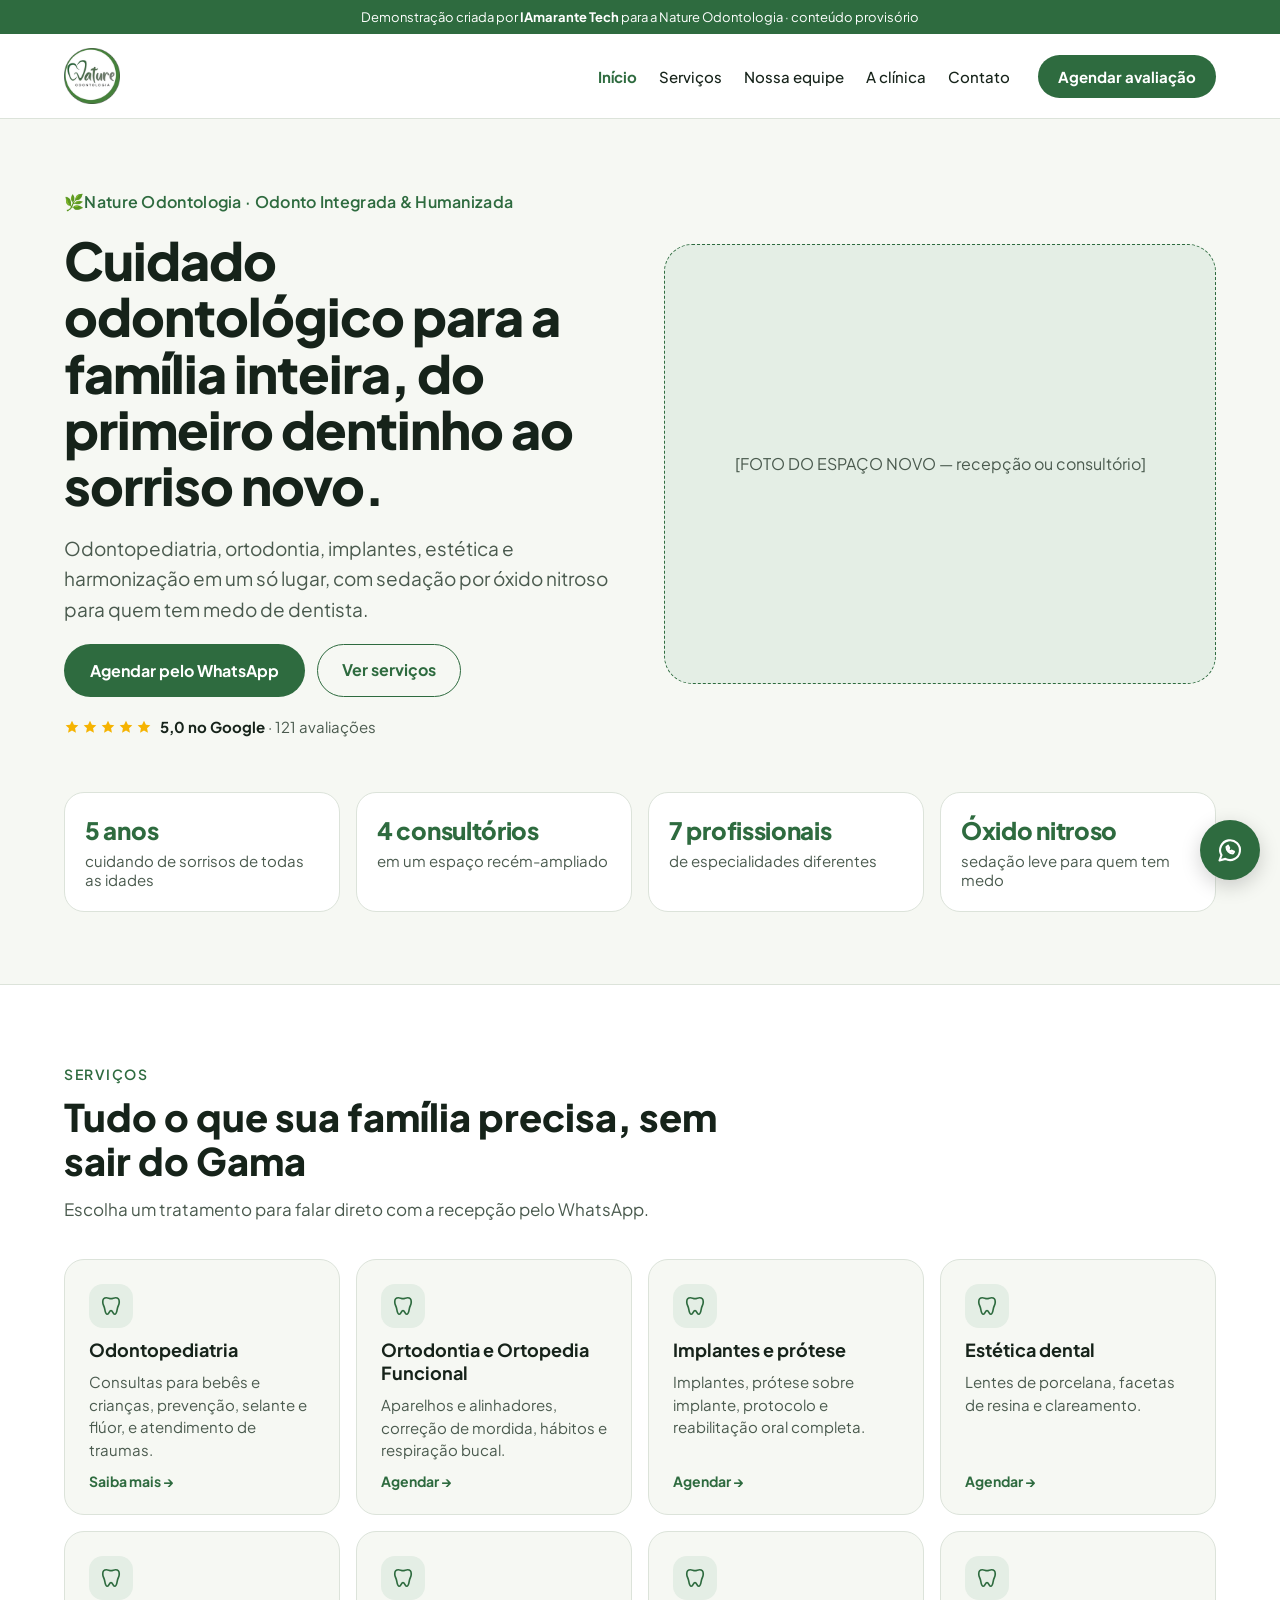
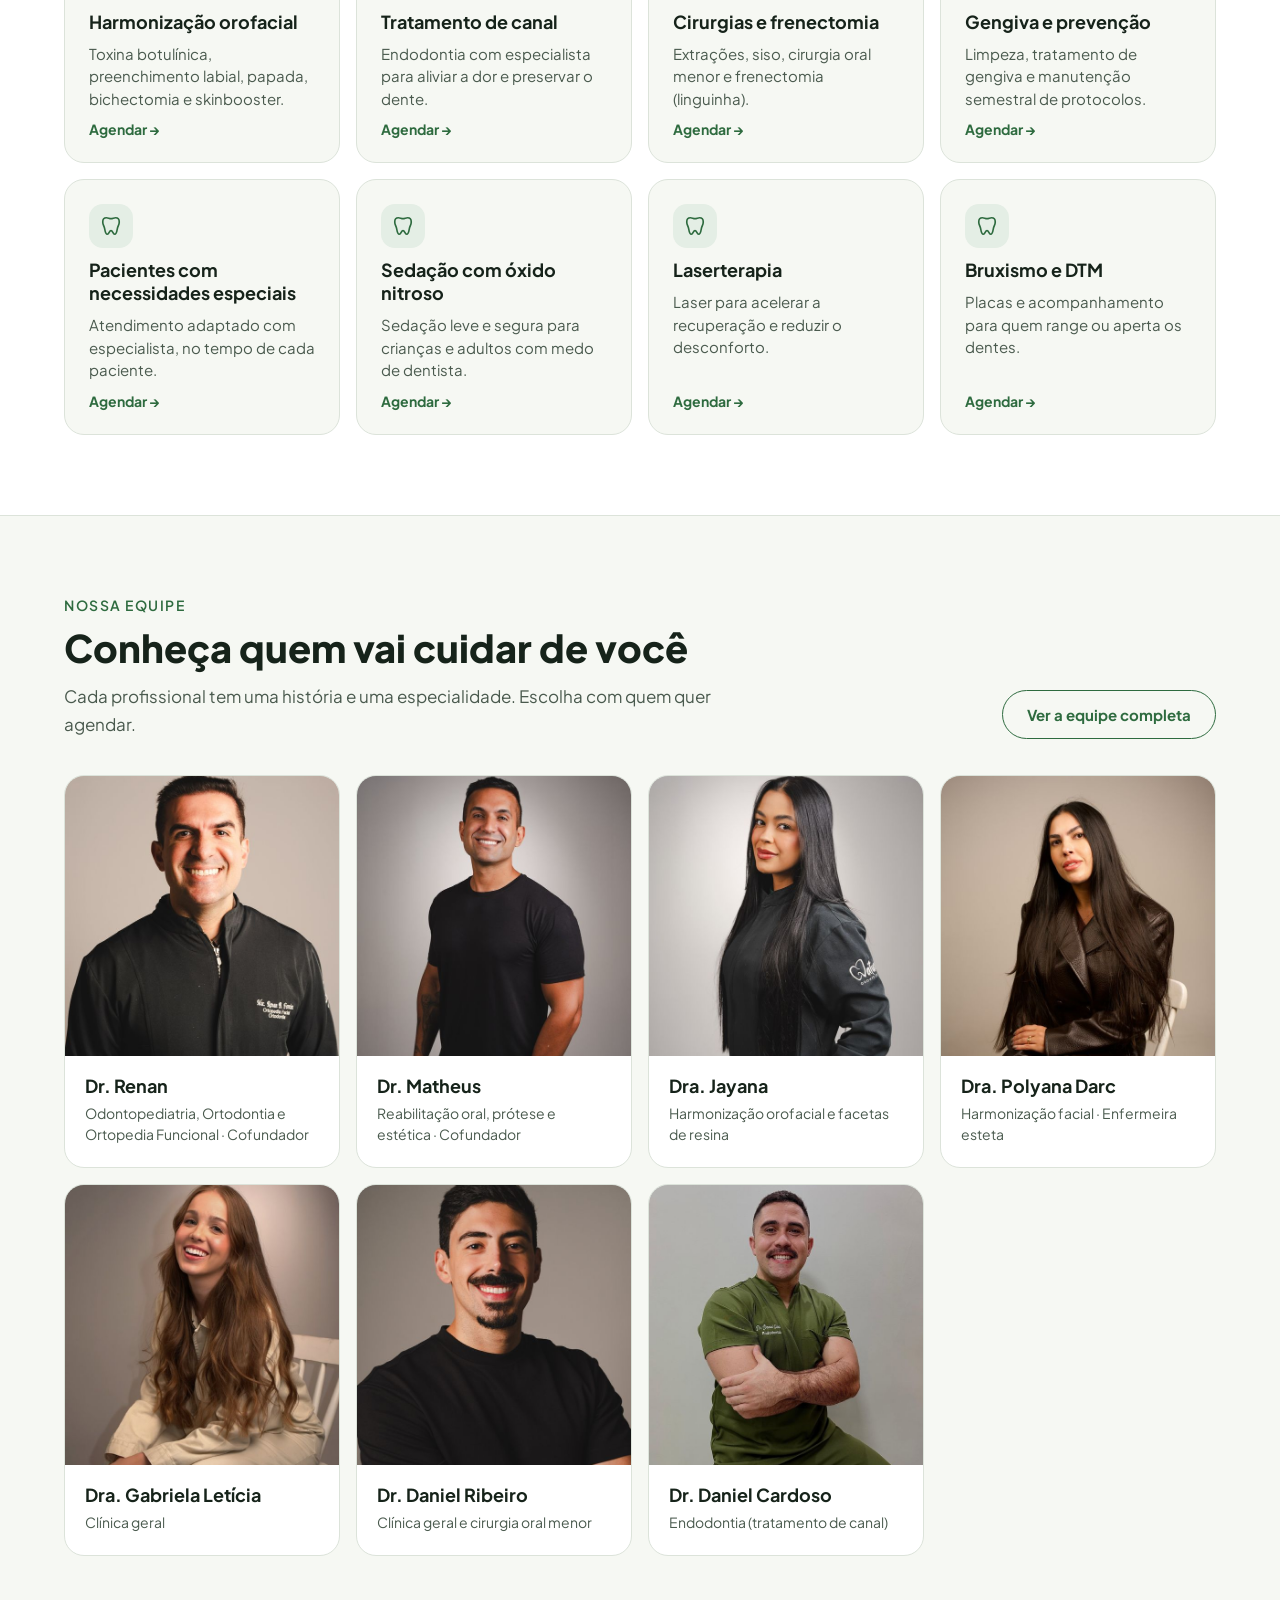
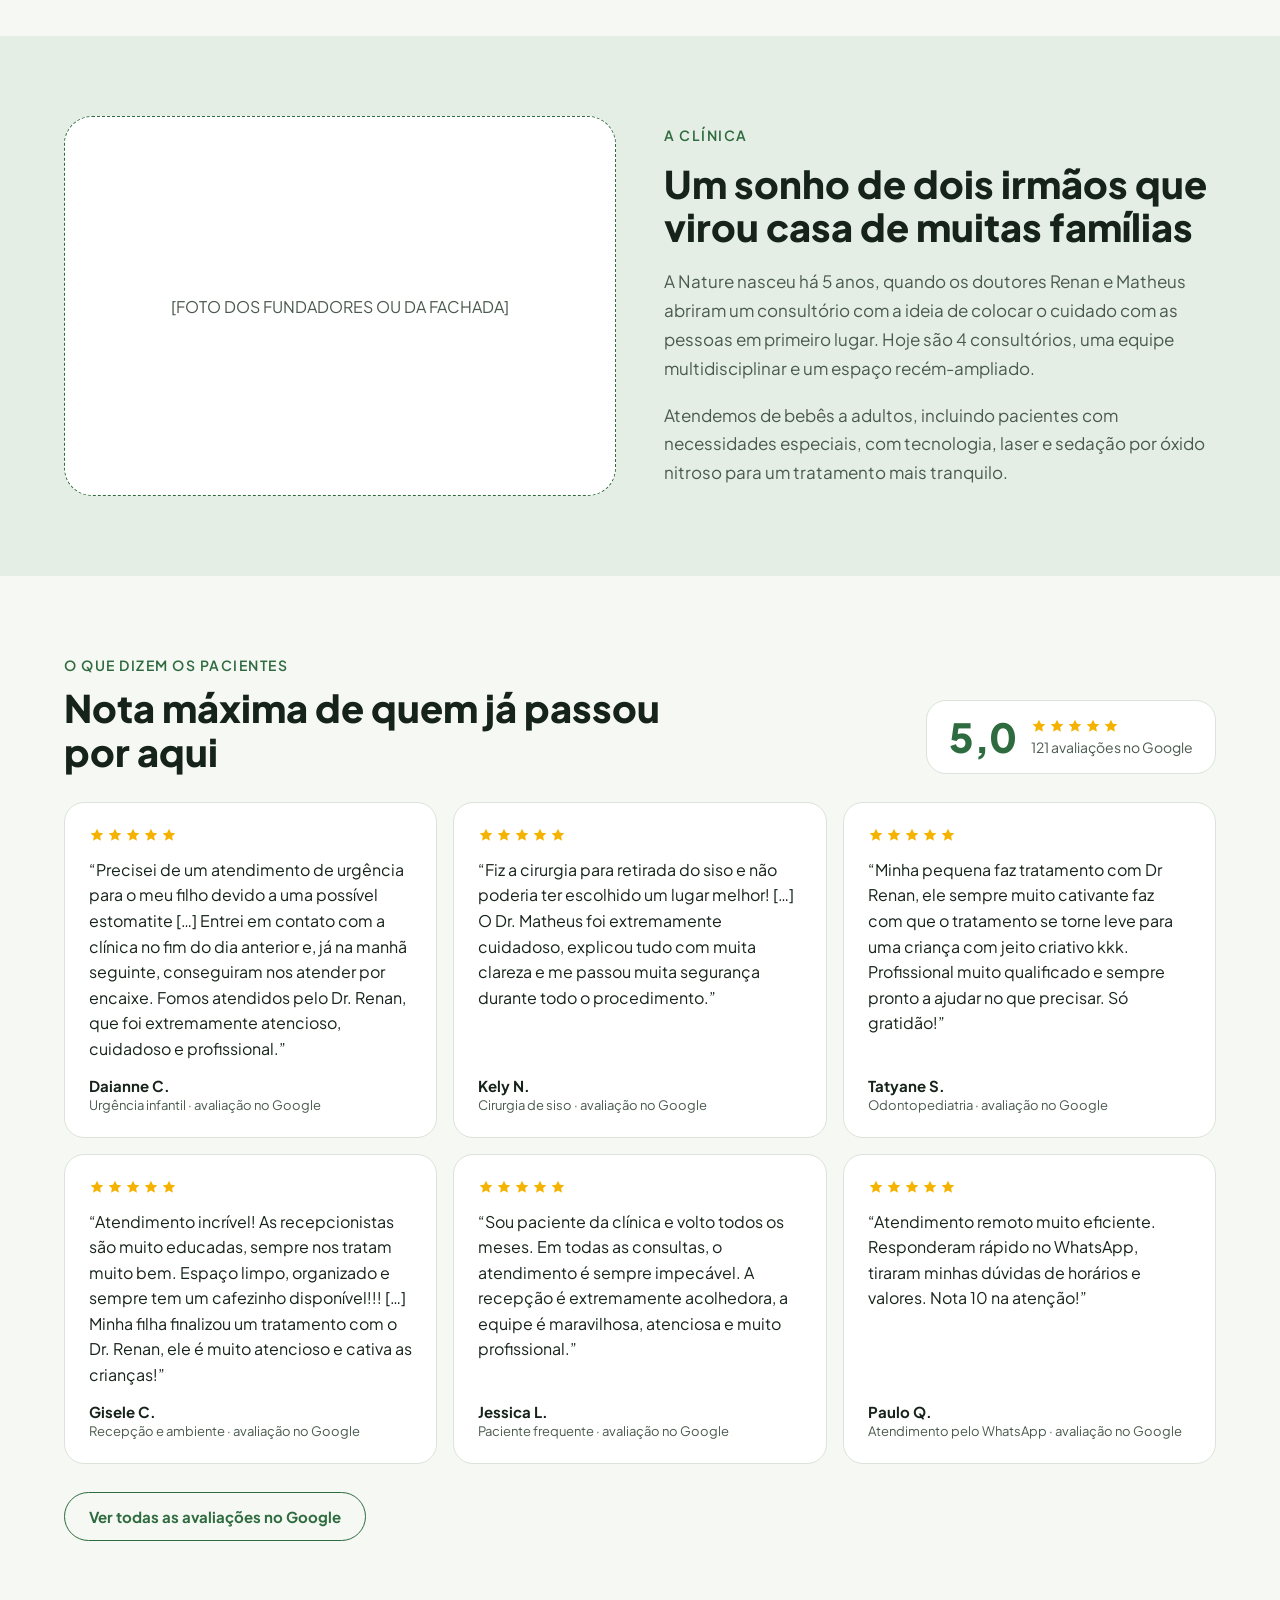
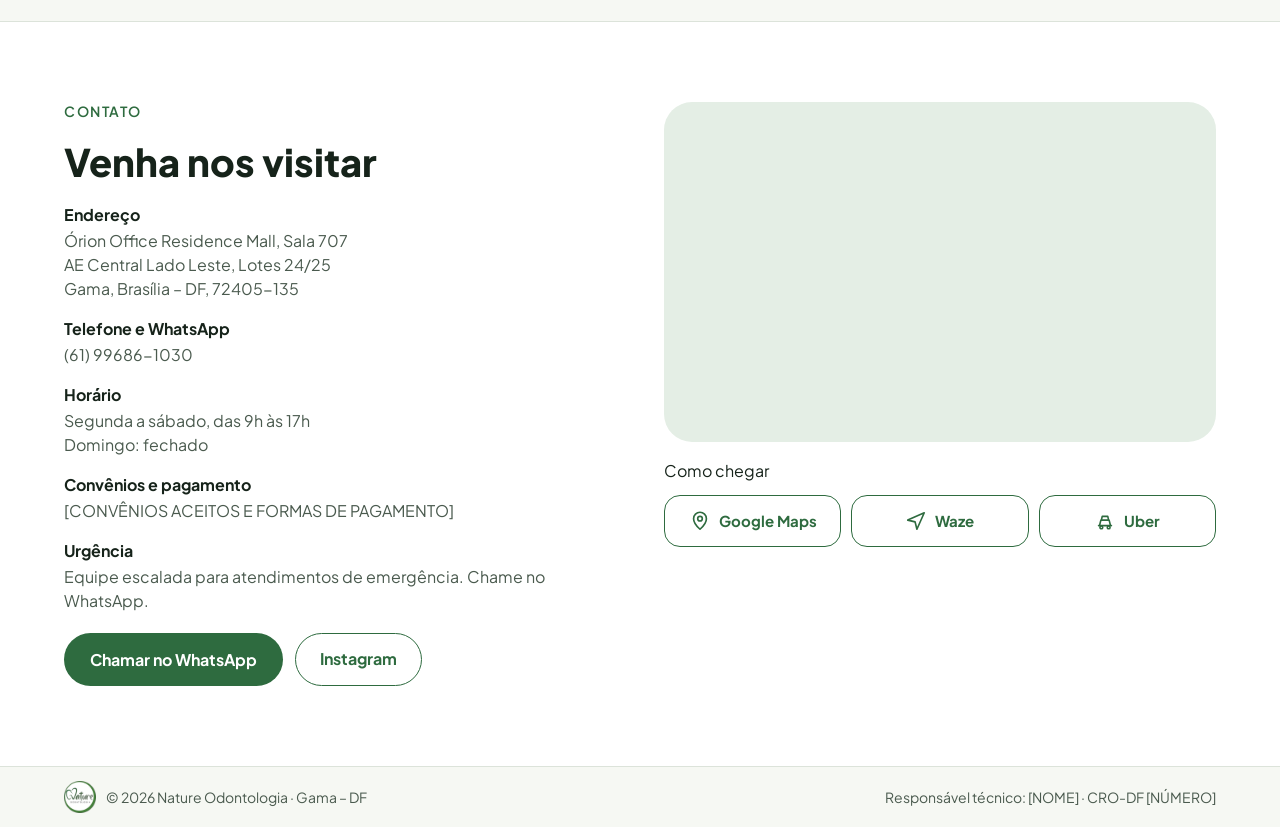
==== commit d247ebdf: "Adiciona página de exemplo: Odontopediatria Página própria com endereço, título e descrição para o G" ====
--- a/index.html
+++ b/index.html
@@ -307,7 +307,7 @@
   function linkWa(msg){ return 'https://wa.me/' + WHATSAPP + '?text=' + encodeURIComponent(msg); }
 
   var servicos = [
-    ['Odontopediatria','Consultas para bebês e crianças, prevenção, selante e flúor, e atendimento de traumas.'],
+    ['Odontopediatria','Consultas para bebês e crianças, prevenção, selante e flúor, e atendimento de traumas.','servicos/odontopediatria.html'],
     ['Ortodontia e Ortopedia Funcional','Aparelhos e alinhadores, correção de mordida, hábitos e respiração bucal.'],
     ['Implantes e prótese','Implantes, prótese sobre implante, protocolo e reabilitação oral completa.'],
     ['Estética dental','Lentes de porcelana, facetas de resina e clareamento.'],
@@ -365,8 +365,10 @@
 
   // ---------- Monta as listas ----------
   document.getElementById('lista-servicos').innerHTML = servicos.map(function(s){
-    return '<a class="card serv" target="_blank" rel="noopener" href="' + linkWa('Olá! Vi o site da Nature e gostaria de agendar uma avaliação de ' + s[0] + '.') + '">' +
-      '<span class="ic">' + dente + '</span><span class="n">' + esc(s[0]) + '</span><span class="d">' + esc(s[1]) + '</span><span class="a">Agendar →</span></a>';
+    var pagina = s[2];
+    var abre = pagina ? '<a class="card serv" href="' + pagina + '">'
+                      : '<a class="card serv" target="_blank" rel="noopener" href="' + linkWa('Olá! Vi o site da Nature e gostaria de agendar uma avaliação de ' + s[0] + '.') + '">';
+    return abre + '<span class="ic">' + dente + '</span><span class="n">' + esc(s[0]) + '</span><span class="d">' + esc(s[1]) + '</span><span class="a">' + (pagina ? 'Saiba mais →' : 'Agendar →') + '</span></a>';
   }).join('');
 
   document.getElementById('lista-mini').innerHTML = equipe.map(function(p){
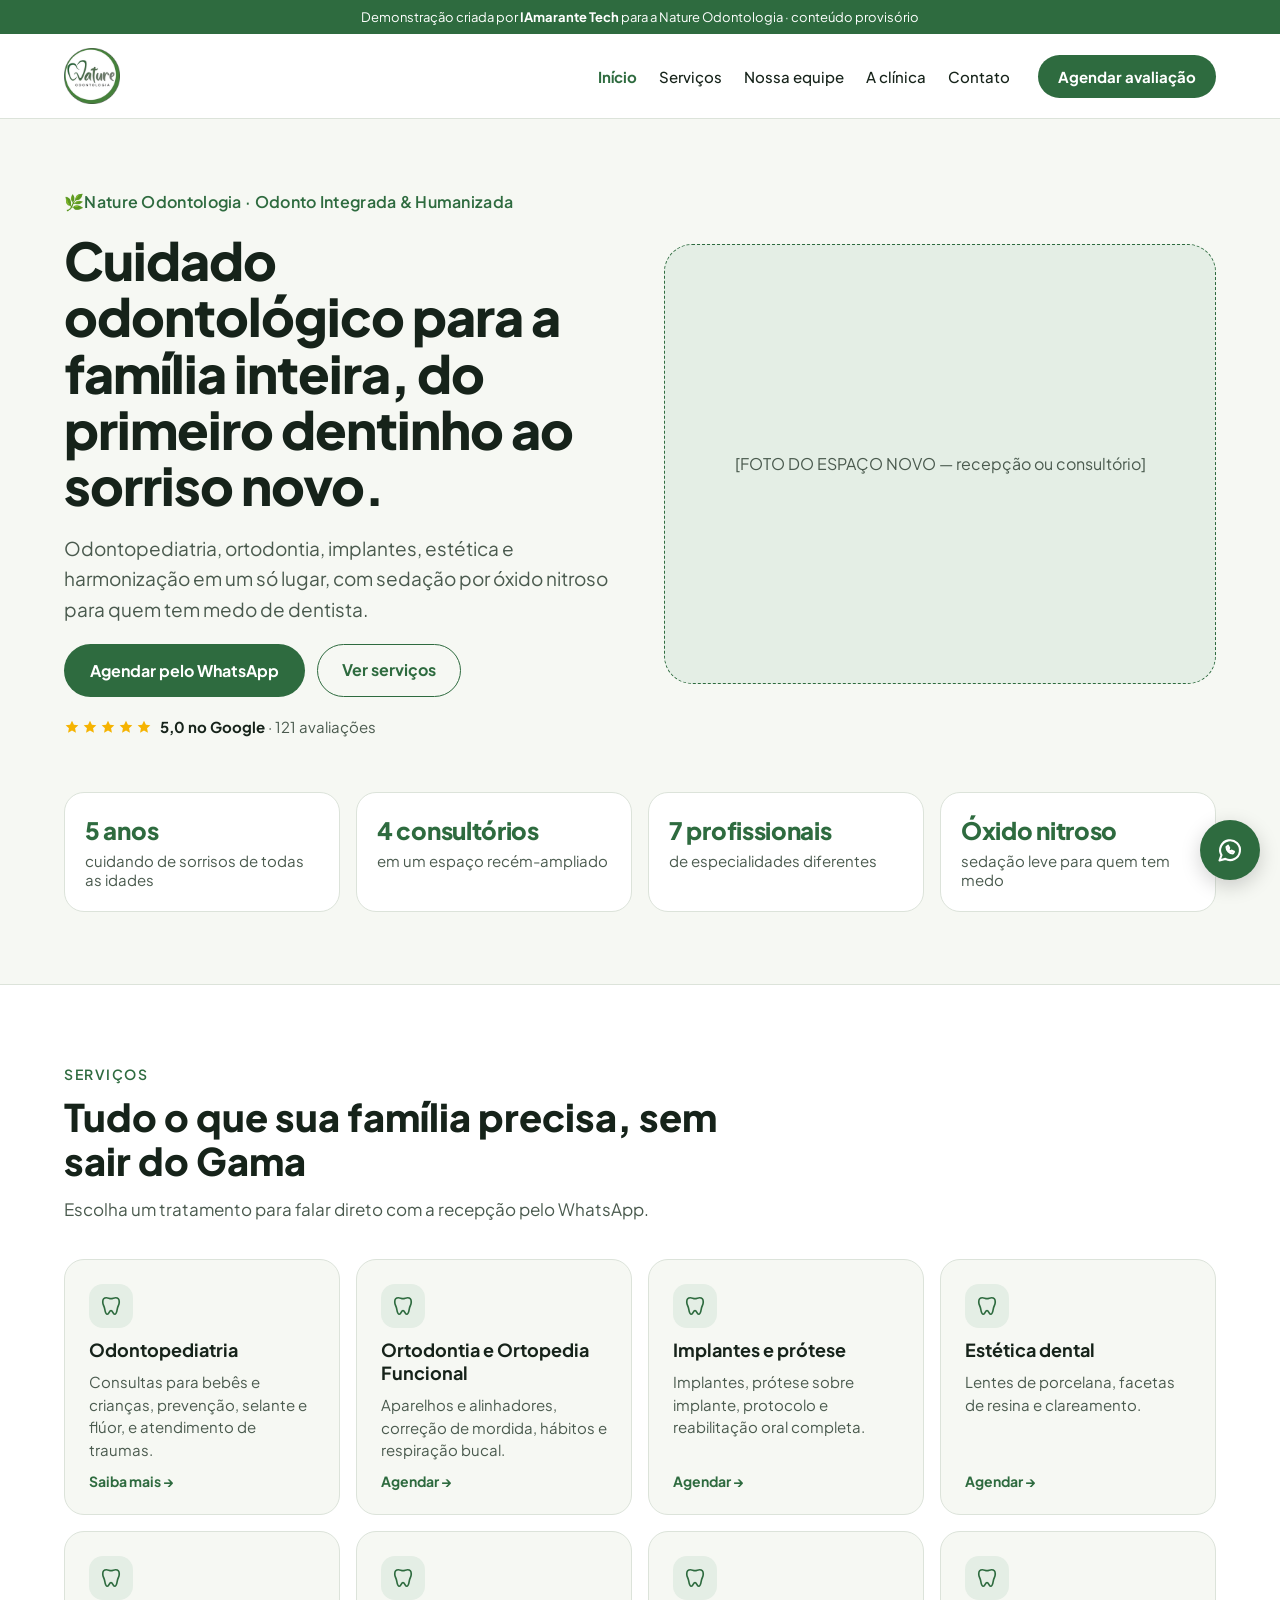
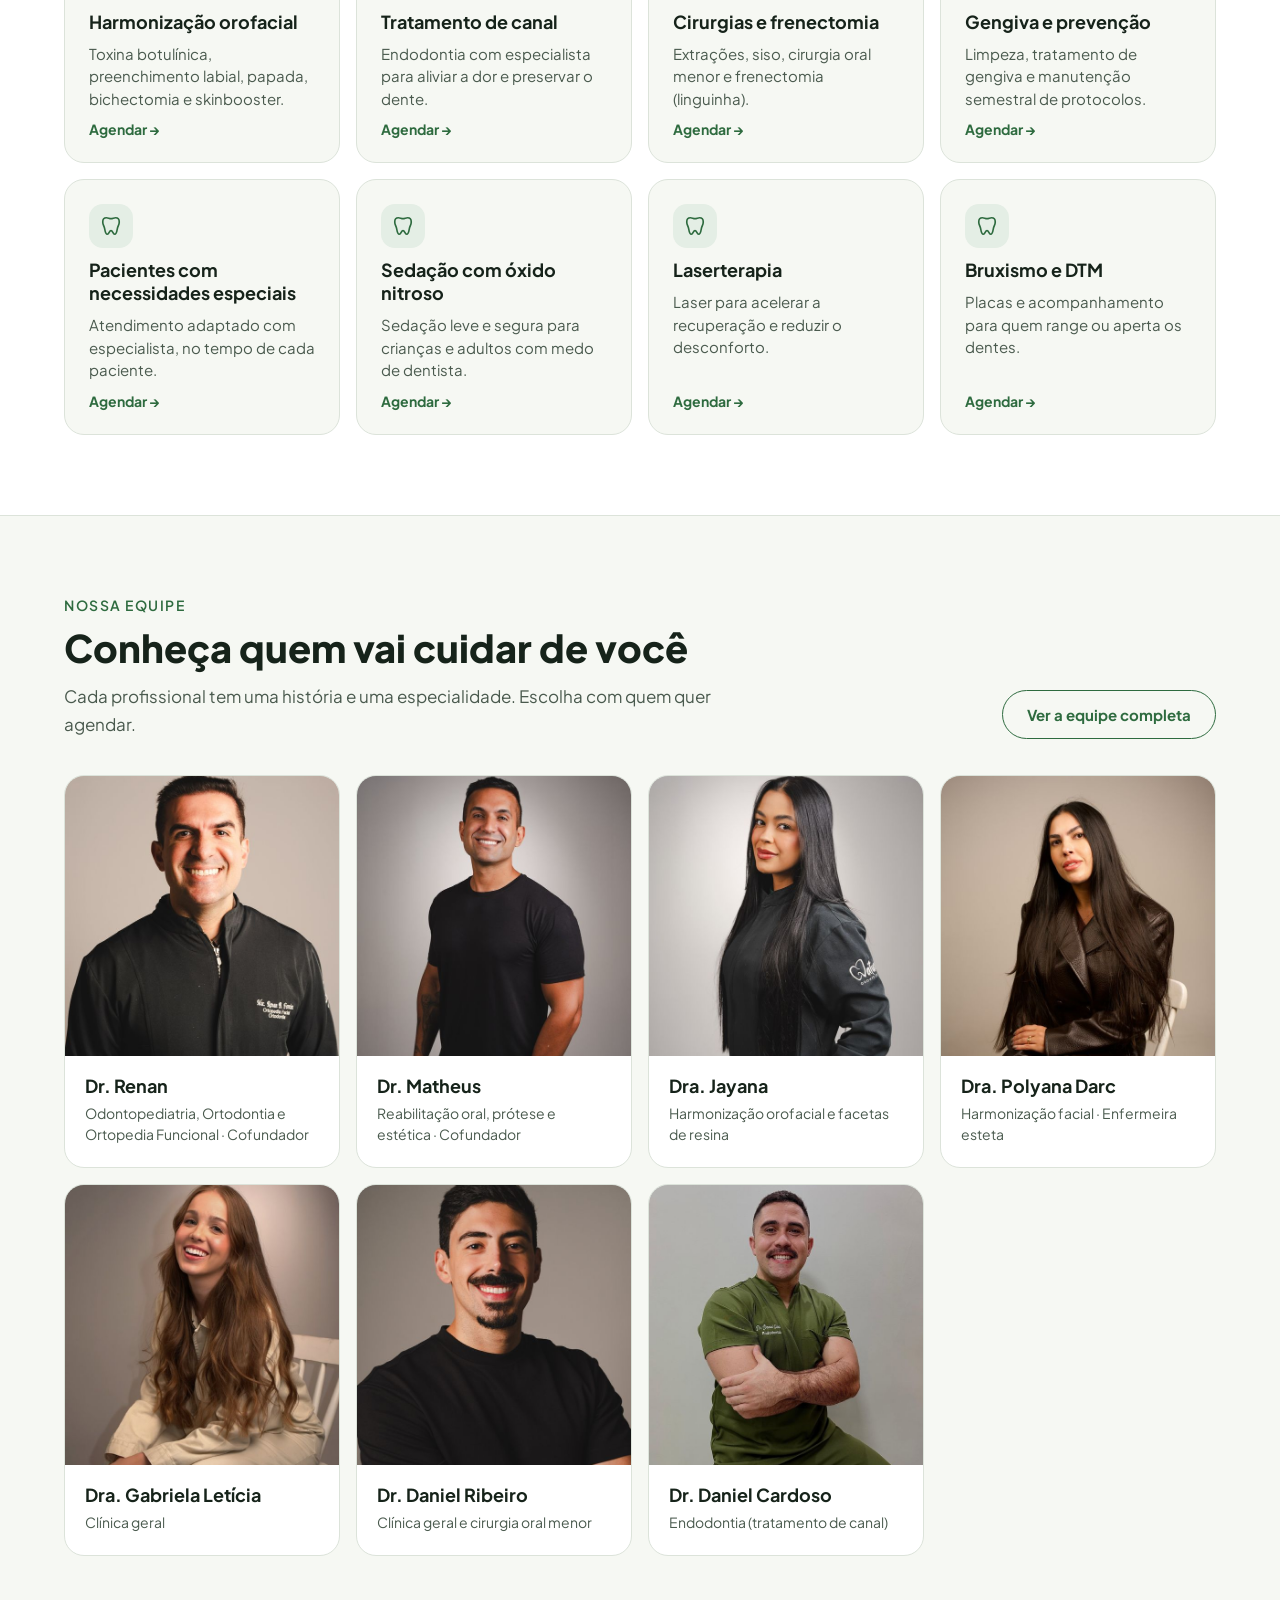
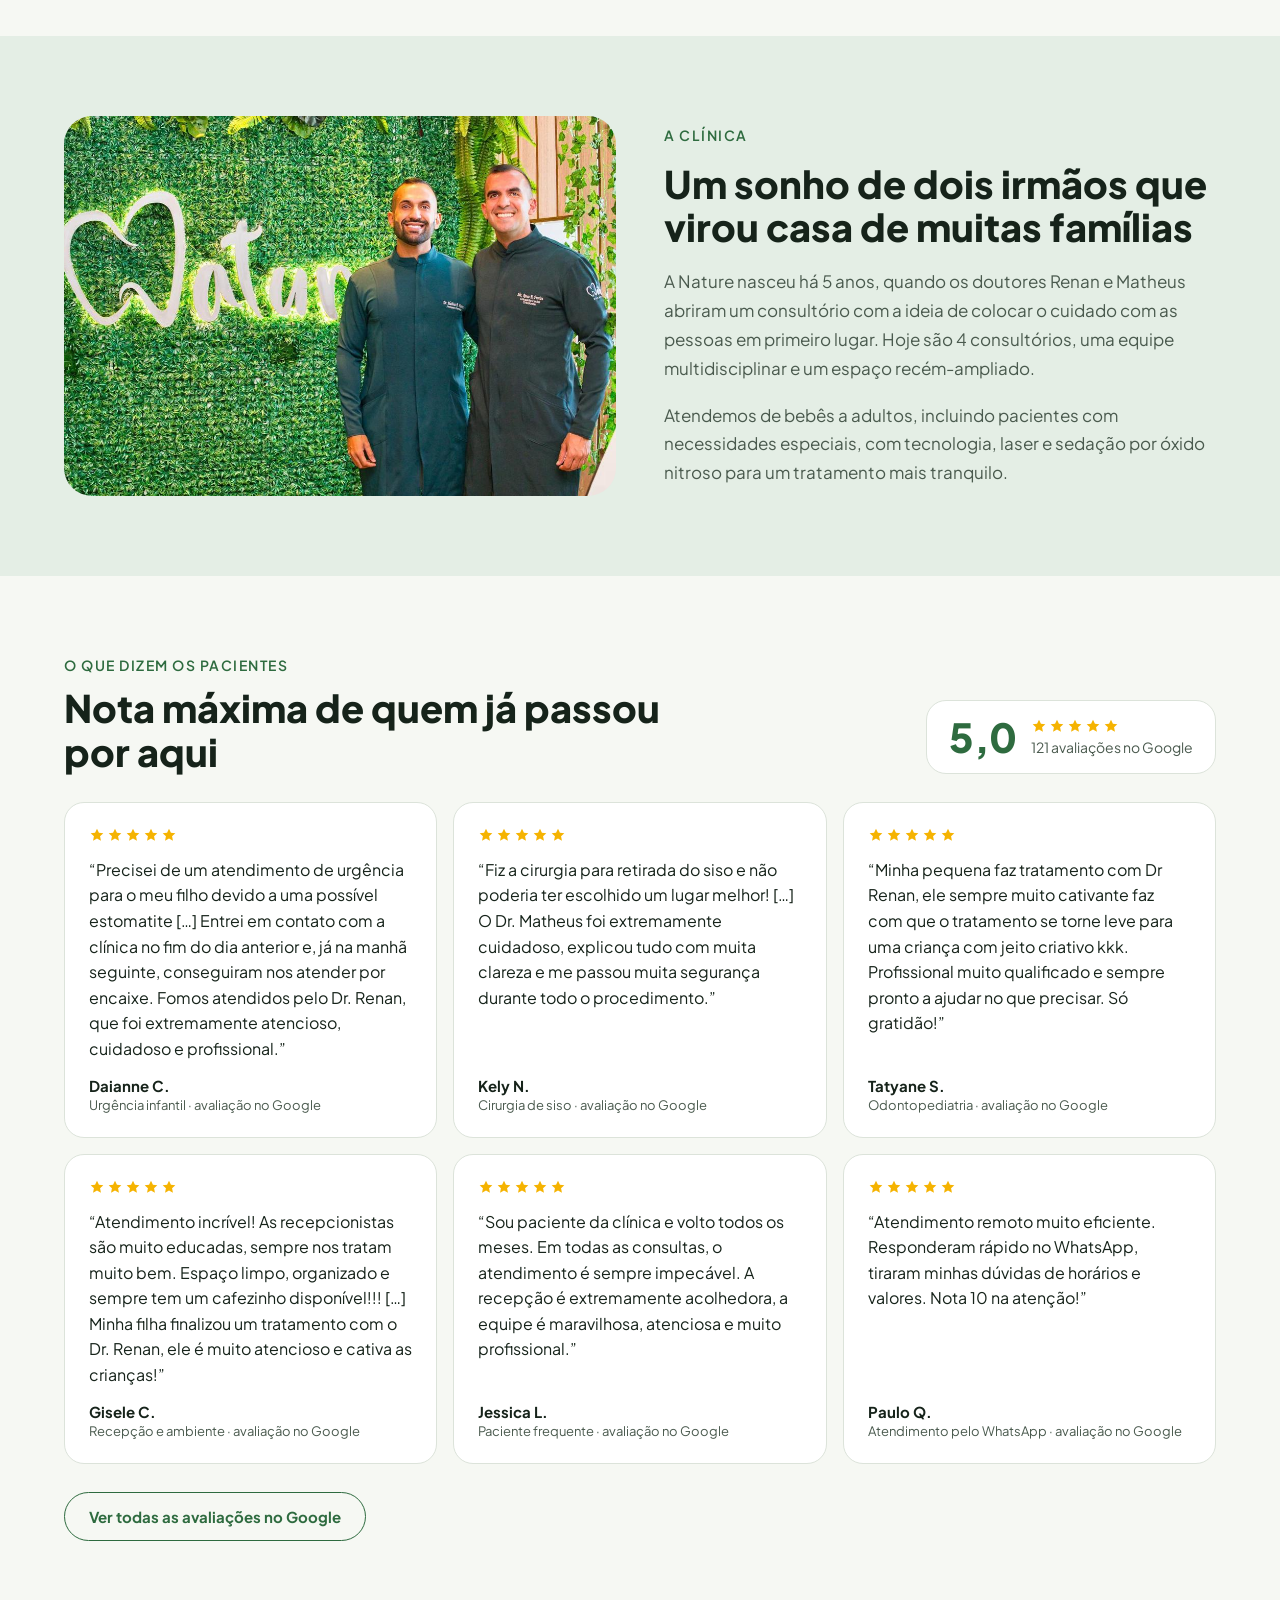
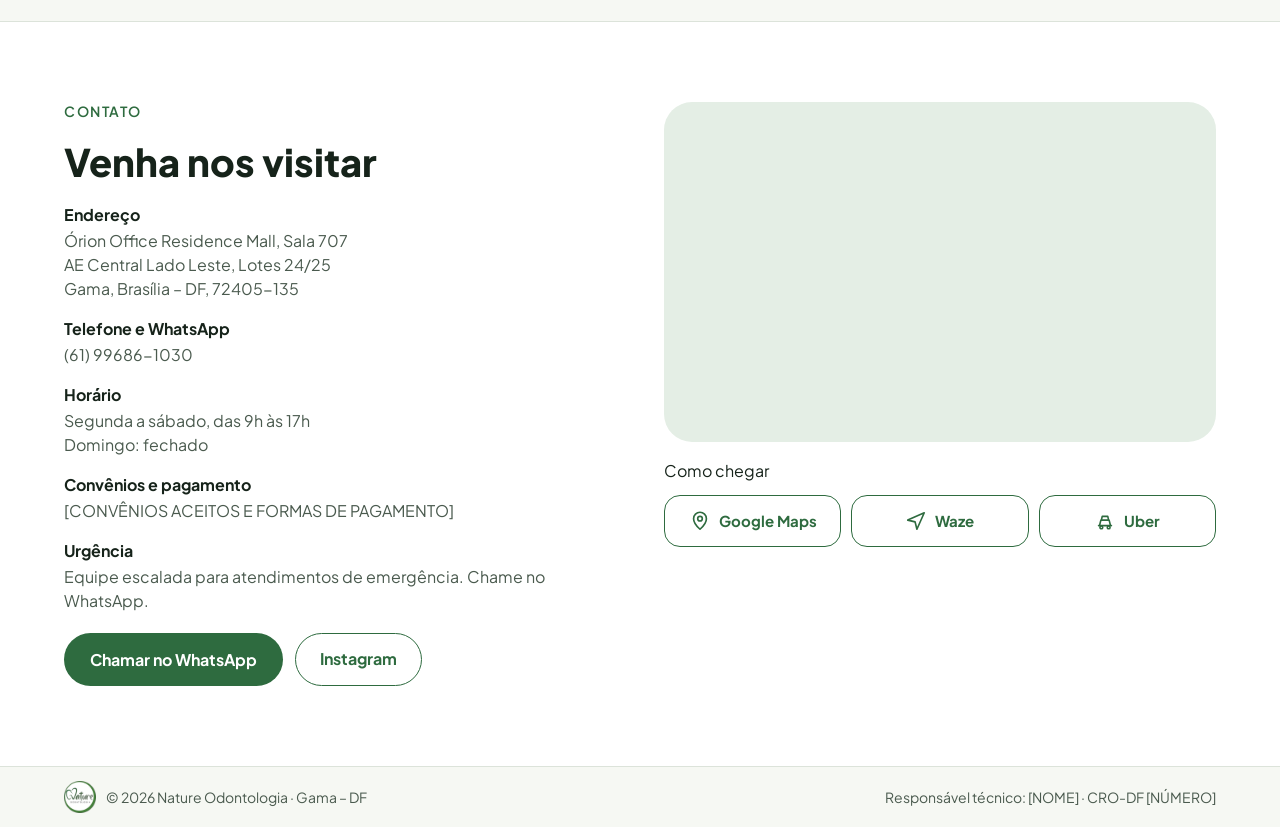
==== commit cc3740de: "Adiciona foto dos fundadores na seção A clínica Também deixa o cabeçalho fixo só em telas grandes, p" ====
--- a/index.html
+++ b/index.html
@@ -95,7 +95,7 @@
   .botoes{display:flex;flex-wrap:wrap;gap:12px}
   .pagina[hidden]{display:none}
   .whats-fixo{position:fixed;right:20px;bottom:20px;width:60px;height:60px;border-radius:30px;background:var(--green);color:var(--on-green);display:flex;align-items:center;justify-content:center;box-shadow:0 6px 20px rgba(0,0,0,.18);z-index:20}
-  @media (max-width:640px){section.pad{padding:56px 0}.lead{font-size:17px}}
+  @media (max-width:640px){section.pad{padding:56px 0}.lead{font-size:17px}header{position:static}}
 </style>
 </head>
 <body>
@@ -175,7 +175,7 @@
 
   <section id="clinica" class="soft pad">
     <div class="wrap split">
-      <div class="ph" style="height:380px;background:var(--surface)">[FOTO DOS FUNDADORES OU DA FACHADA]</div>
+      <img src="img/fundadores.jpg" alt="Dr. Matheus e Dr. Renan, irmãos e fundadores da Nature Odontologia, em frente ao painel verde com o logo da clínica" width="1100" height="744" style="width:100%;height:380px;object-fit:cover;object-position:82% center;border-radius:28px;display:block">
       <div class="col" style="gap:18px">
         <p class="eyebrow">A clínica</p>
         <h2>Um sonho de dois irmãos que virou casa de muitas famílias</h2>
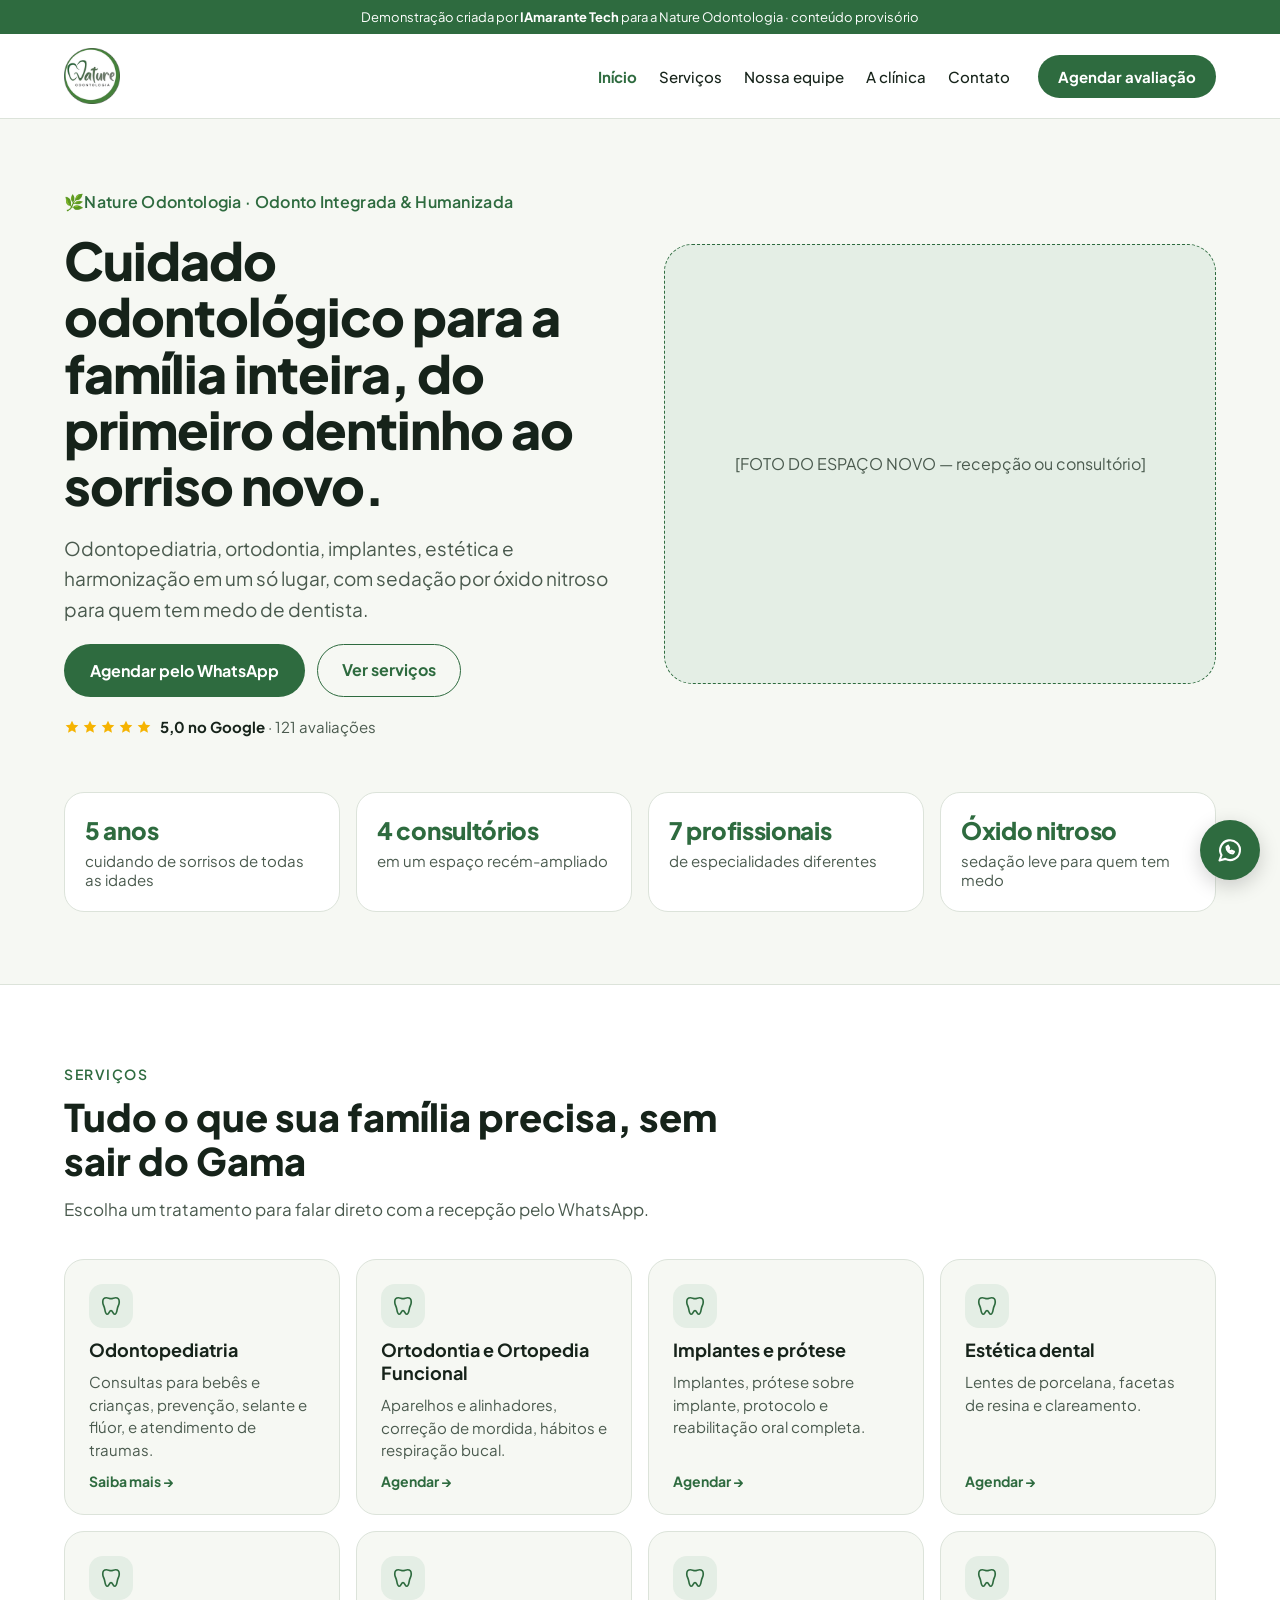
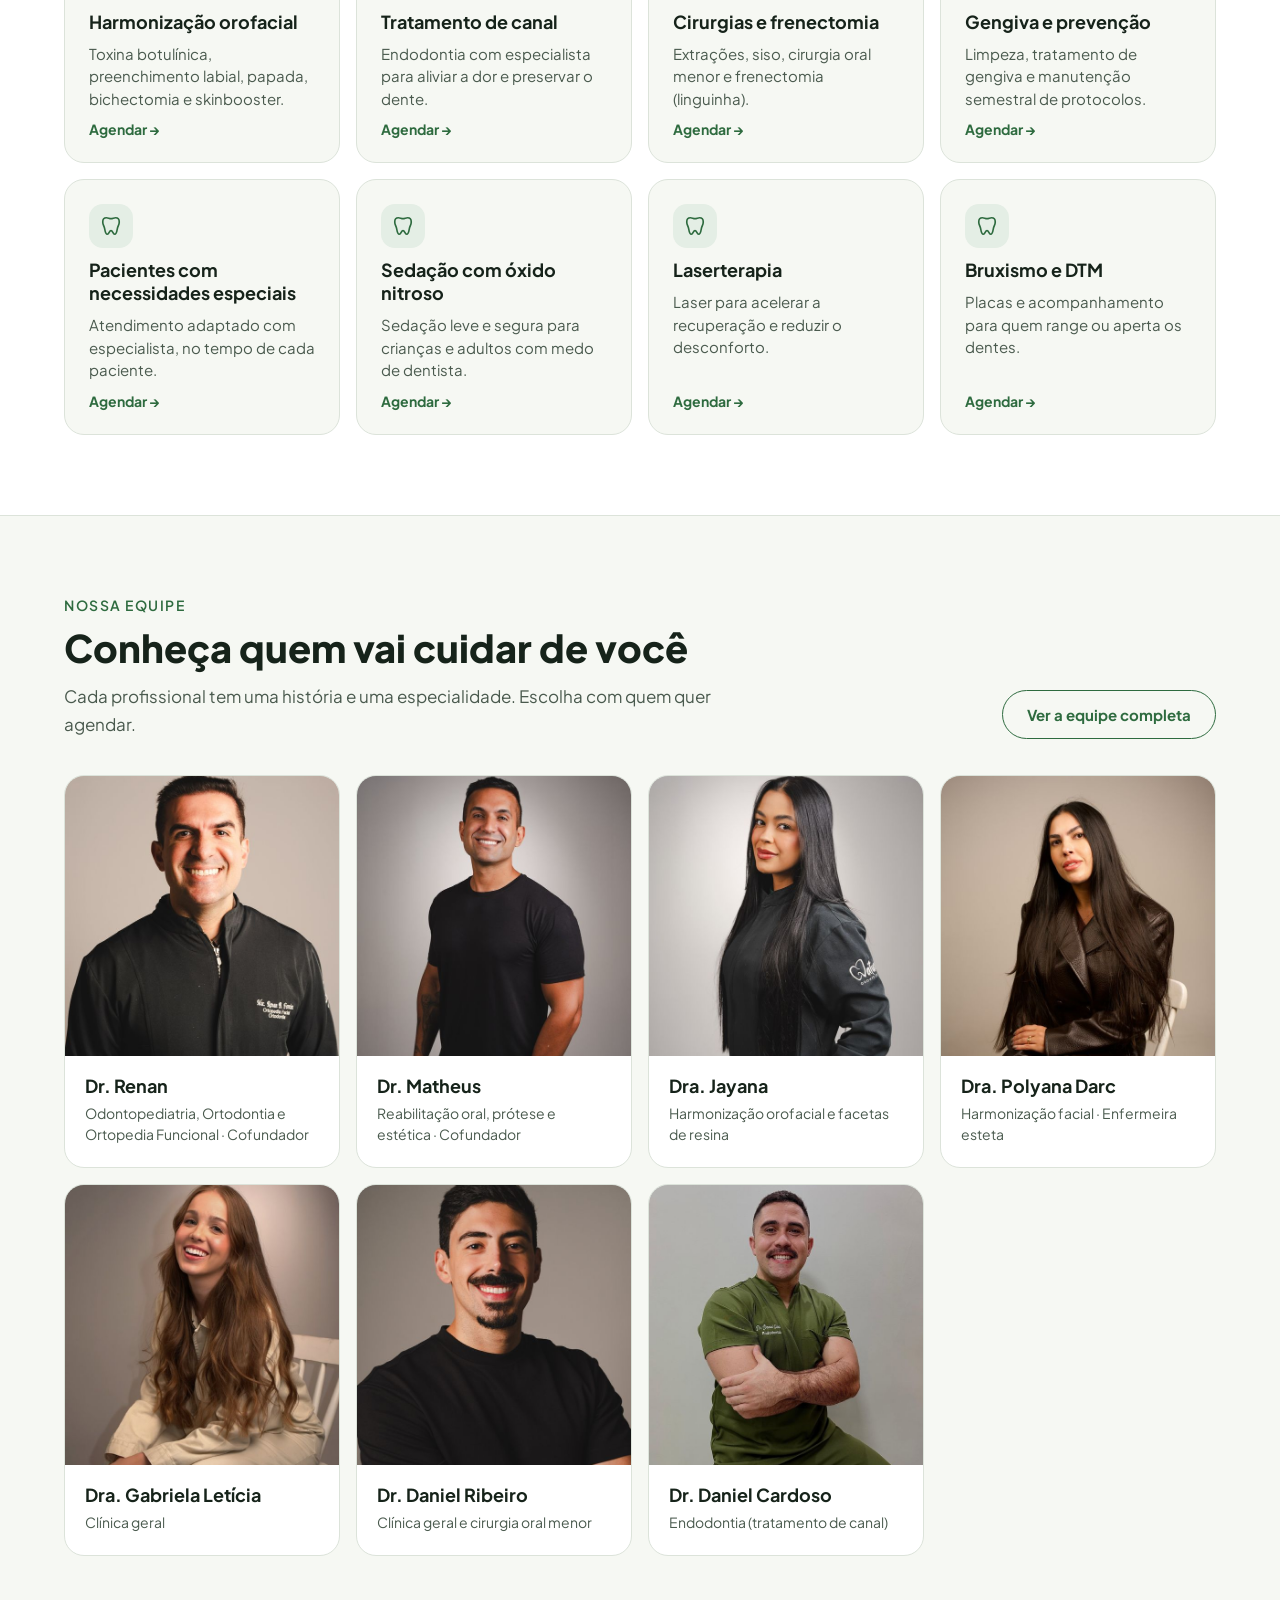
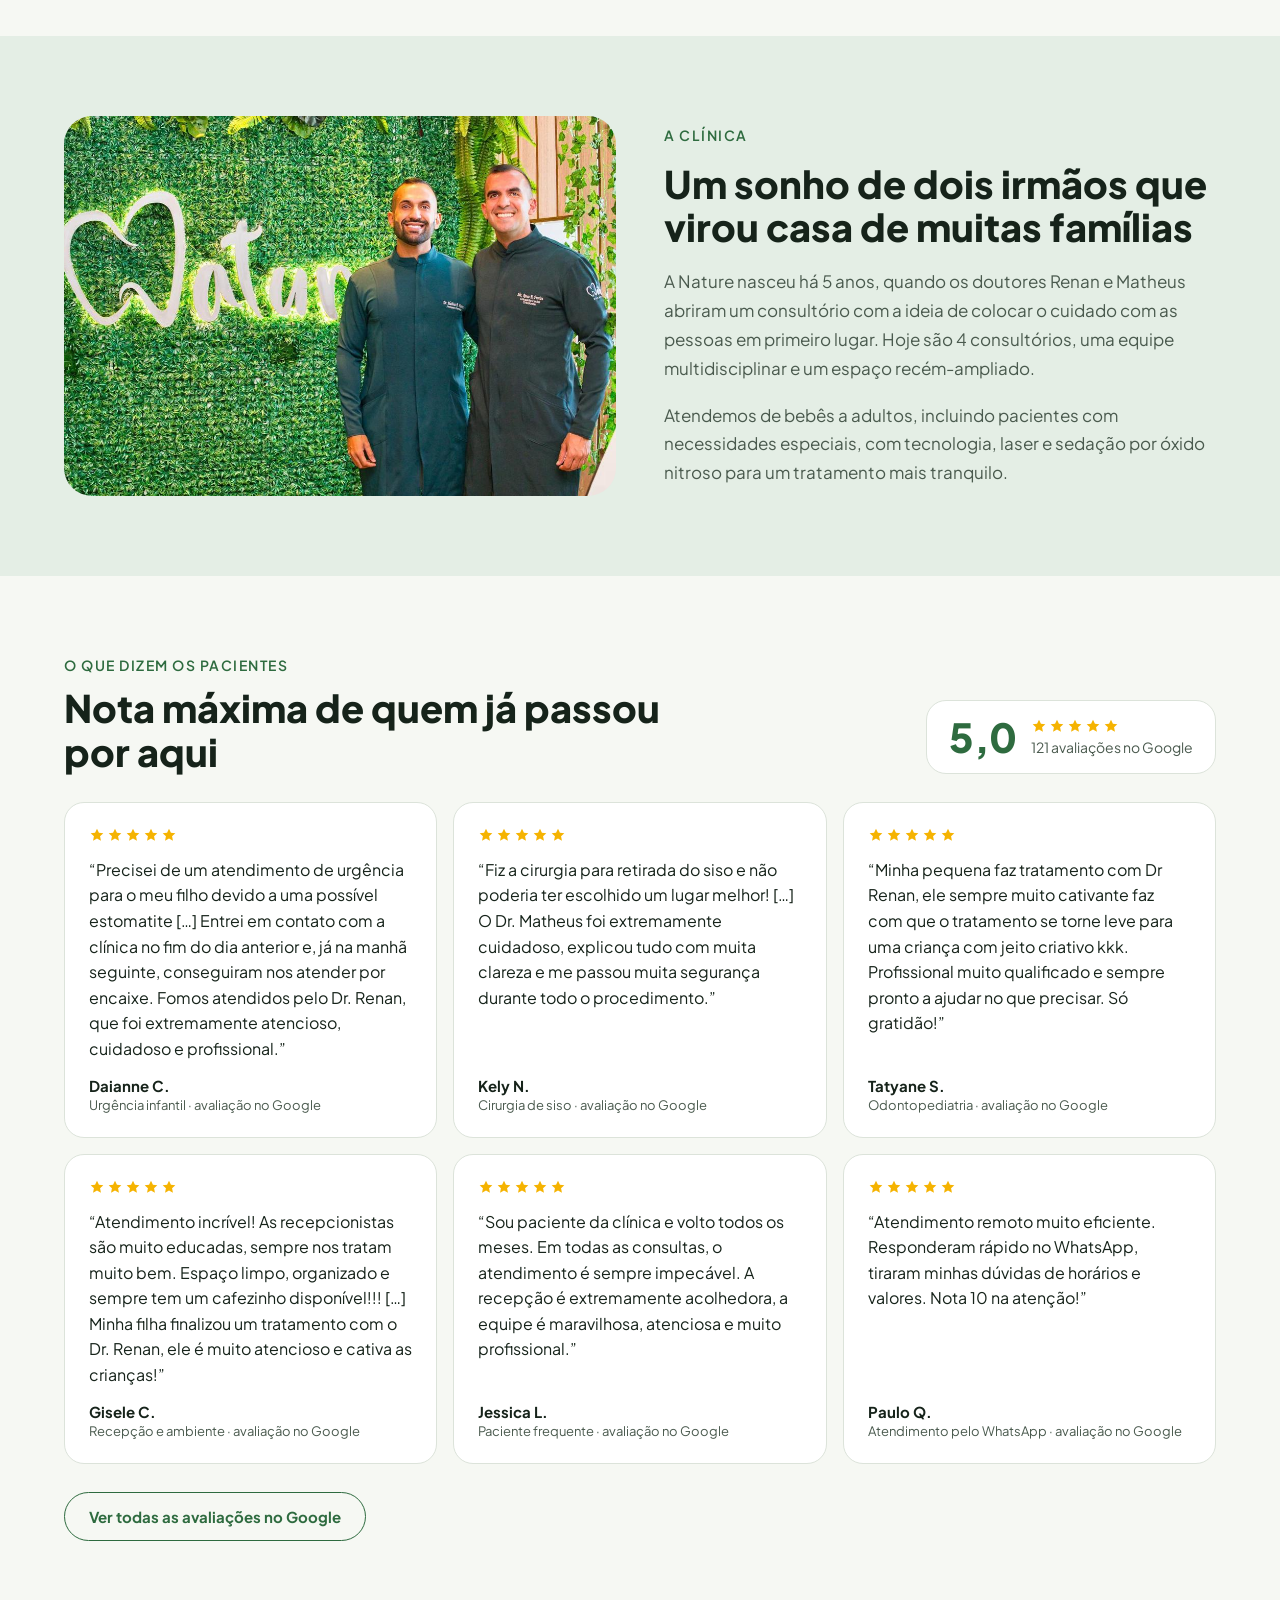
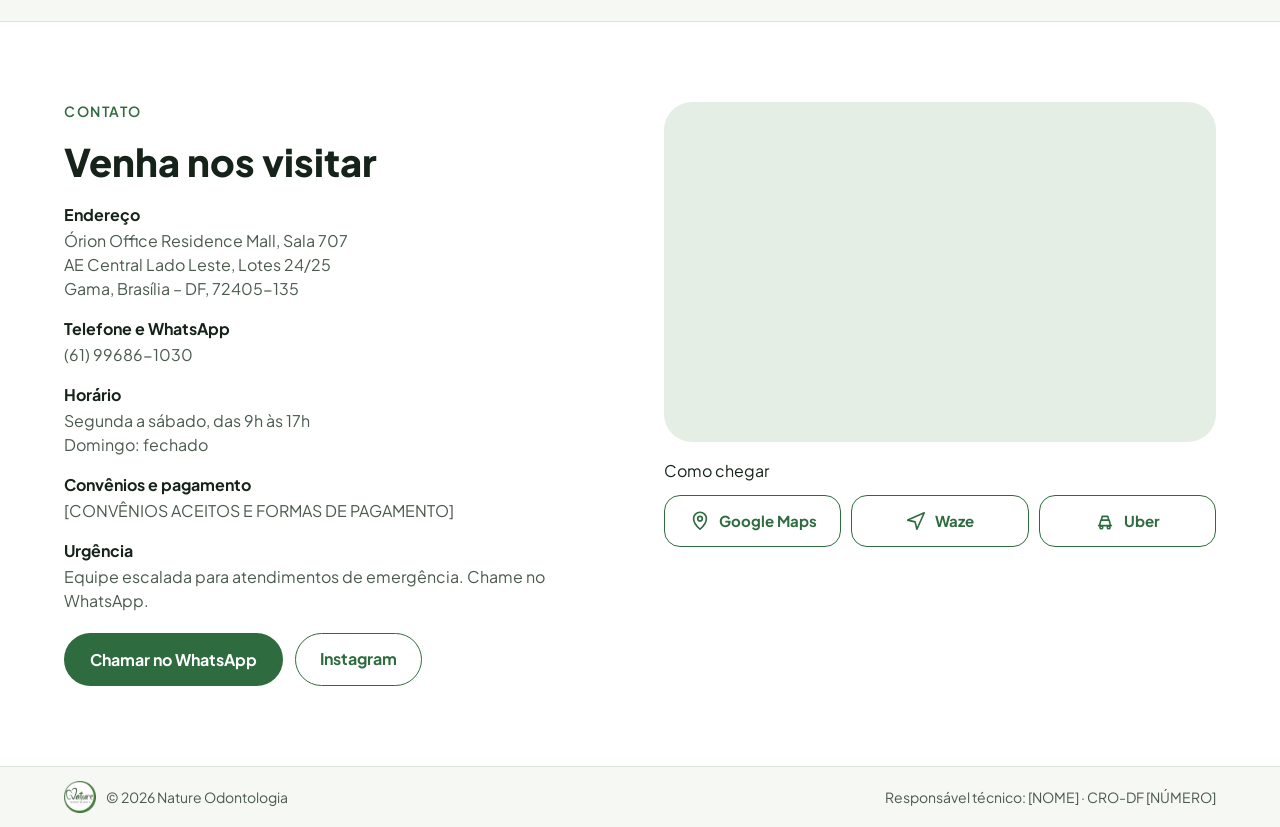
==== commit ce4cd67e: "Simplifica o texto do rodapé Co-Authored-By: Claude Opus 5.5 <noreply@anthropic.com> Claude-Session:" ====
--- a/index.html
+++ b/index.html
@@ -4,7 +4,7 @@
 <meta charset="utf-8">
 <meta name="viewport" content="width=device-width, initial-scale=1">
 <meta name="robots" content="noindex, nofollow">
-<title>Nature Odontologia — Gama, DF</title>
+<title>Nature Odontologia · Odonto Integrada &amp; Humanizada</title>
 <meta name="description" content="Clínica de odontologia integrada e humanizada no Gama (DF): odontopediatria, ortodontia, implantes, estética, harmonização e sedação com óxido nitroso.">
 <link rel="icon" type="image/png" href="[data-uri]">
 <link rel="preconnect" href="https://fonts.googleapis.com">
@@ -292,7 +292,7 @@
 
 <footer style="border-top:1px solid var(--line)">
   <div class="bar">
-    <p style="display:flex;align-items:center;gap:10px"><img src="[data-uri]" width="32" height="32" alt="">© 2026 Nature Odontologia · Gama – DF</p>
+    <p style="display:flex;align-items:center;gap:10px"><img src="[data-uri]" width="32" height="32" alt="">© 2026 Nature Odontologia</p>
     <p>Responsável técnico: [NOME] · CRO-DF [NÚMERO]</p>
   </div>
 </footer>
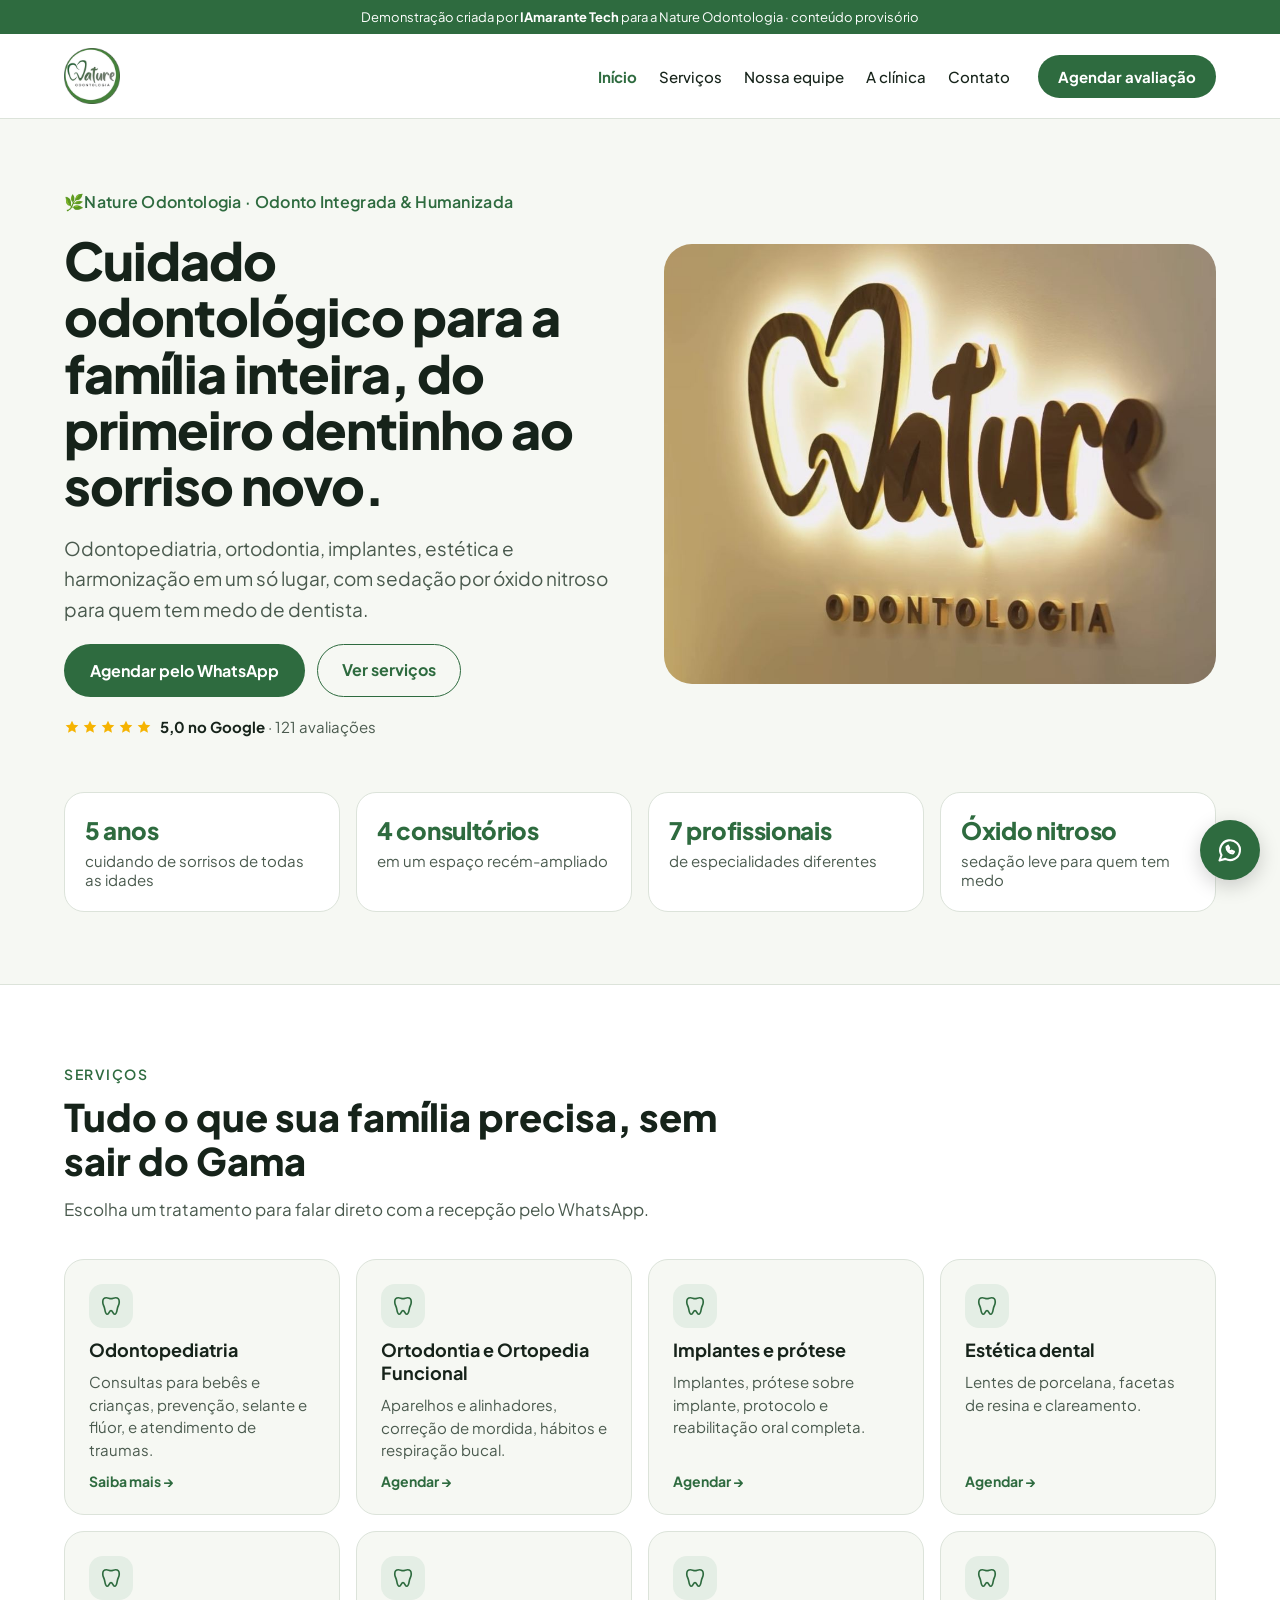
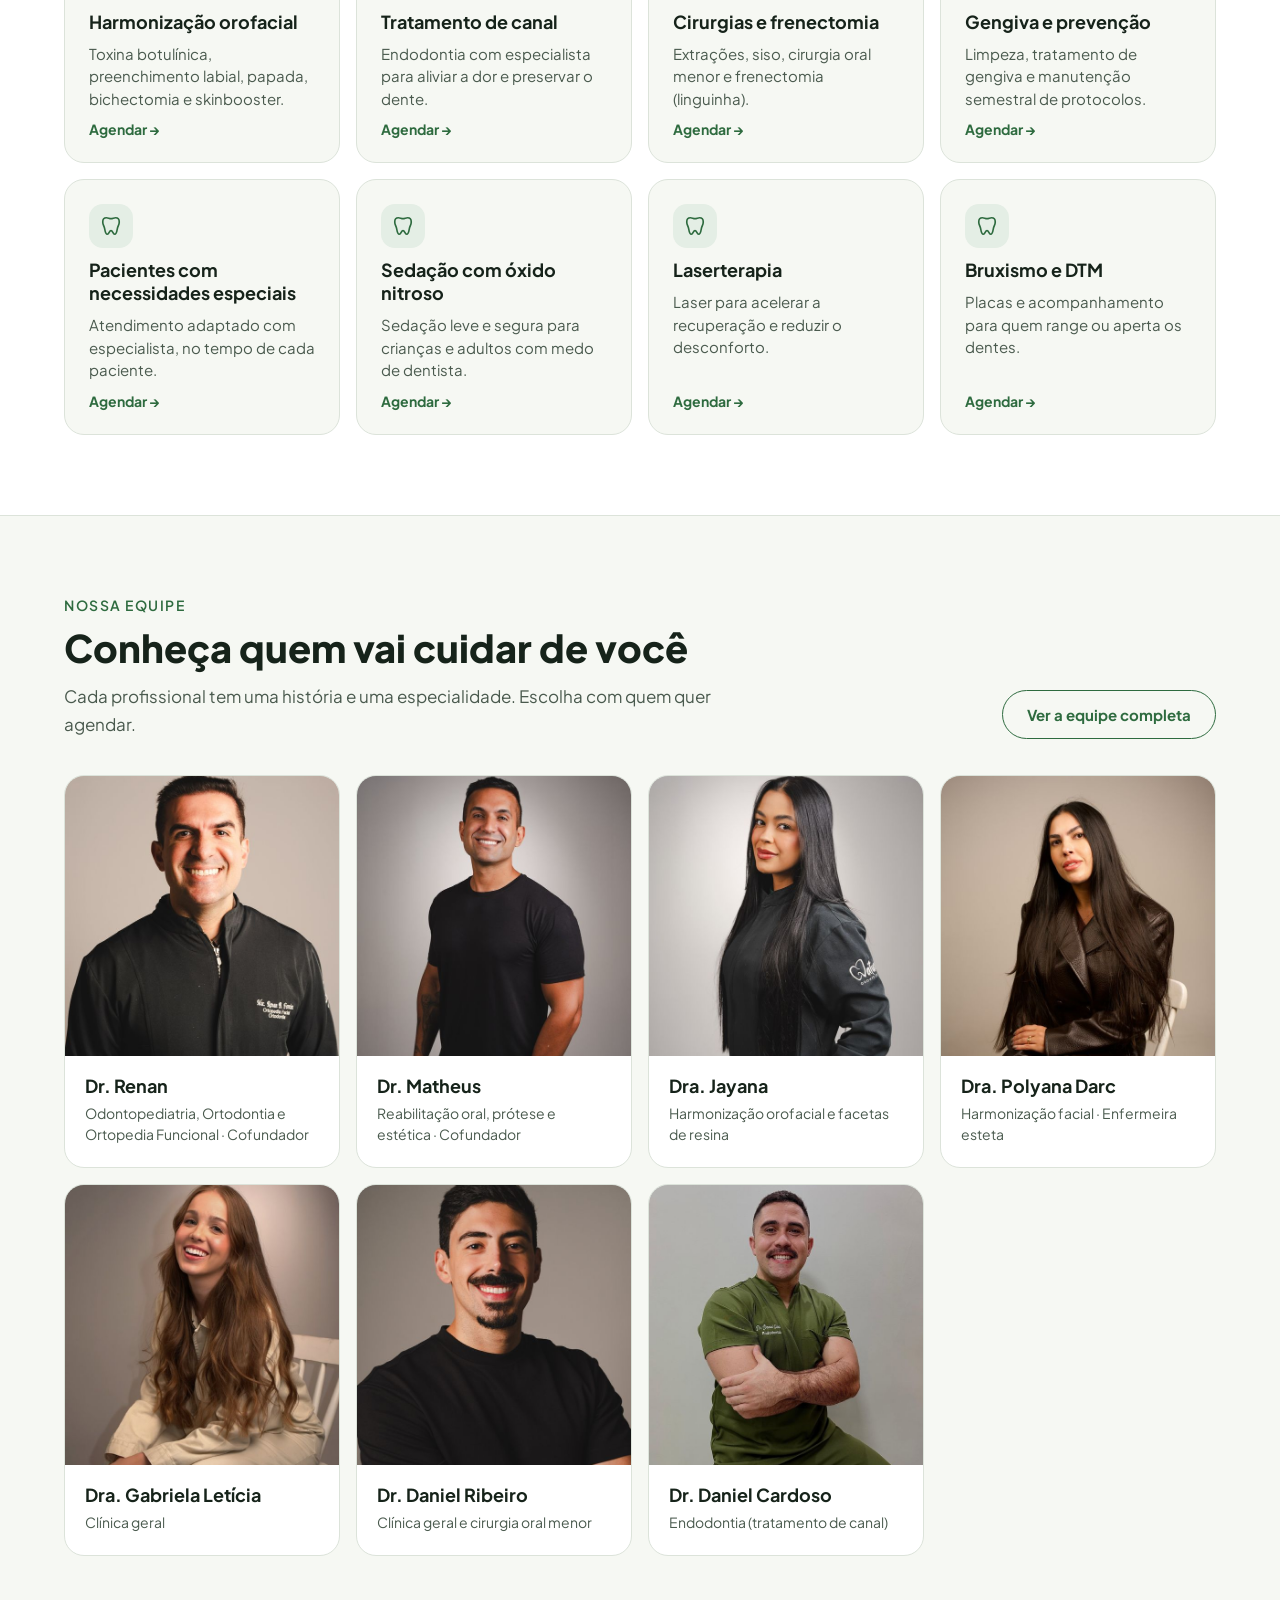
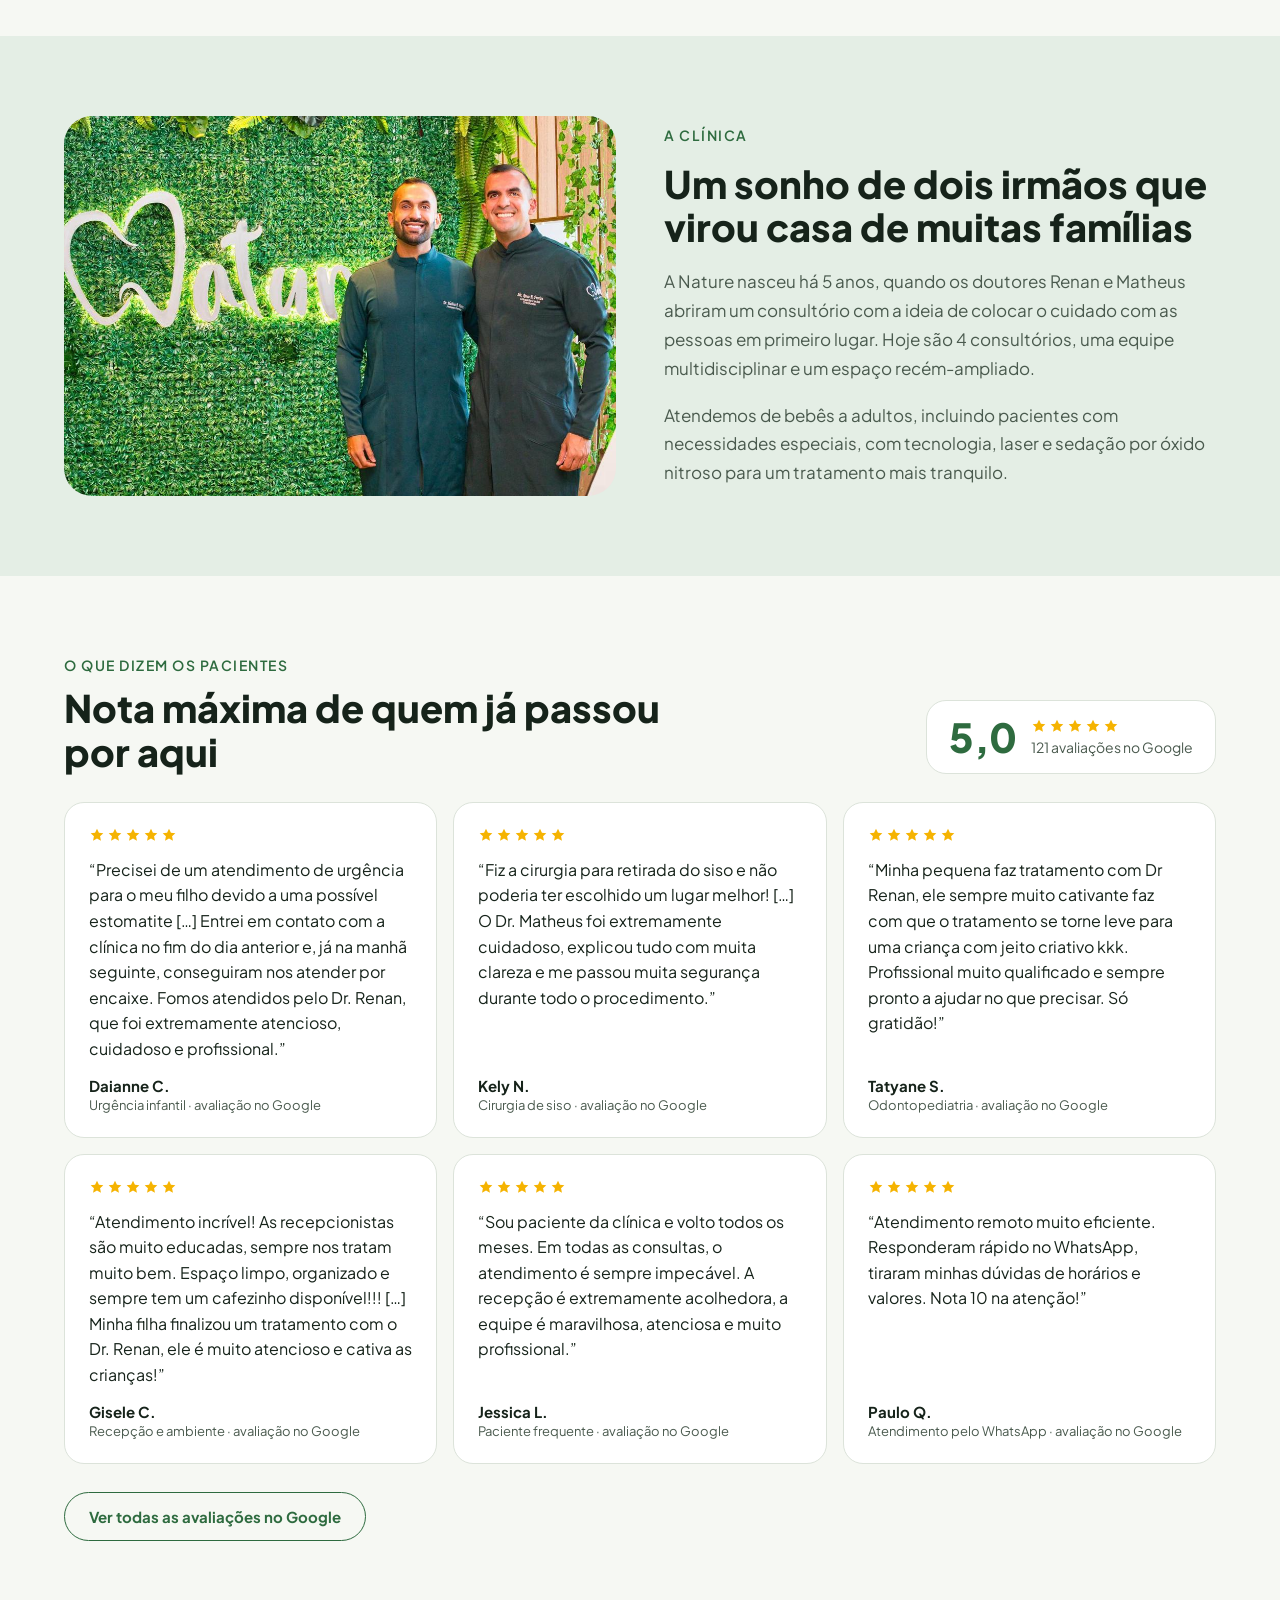
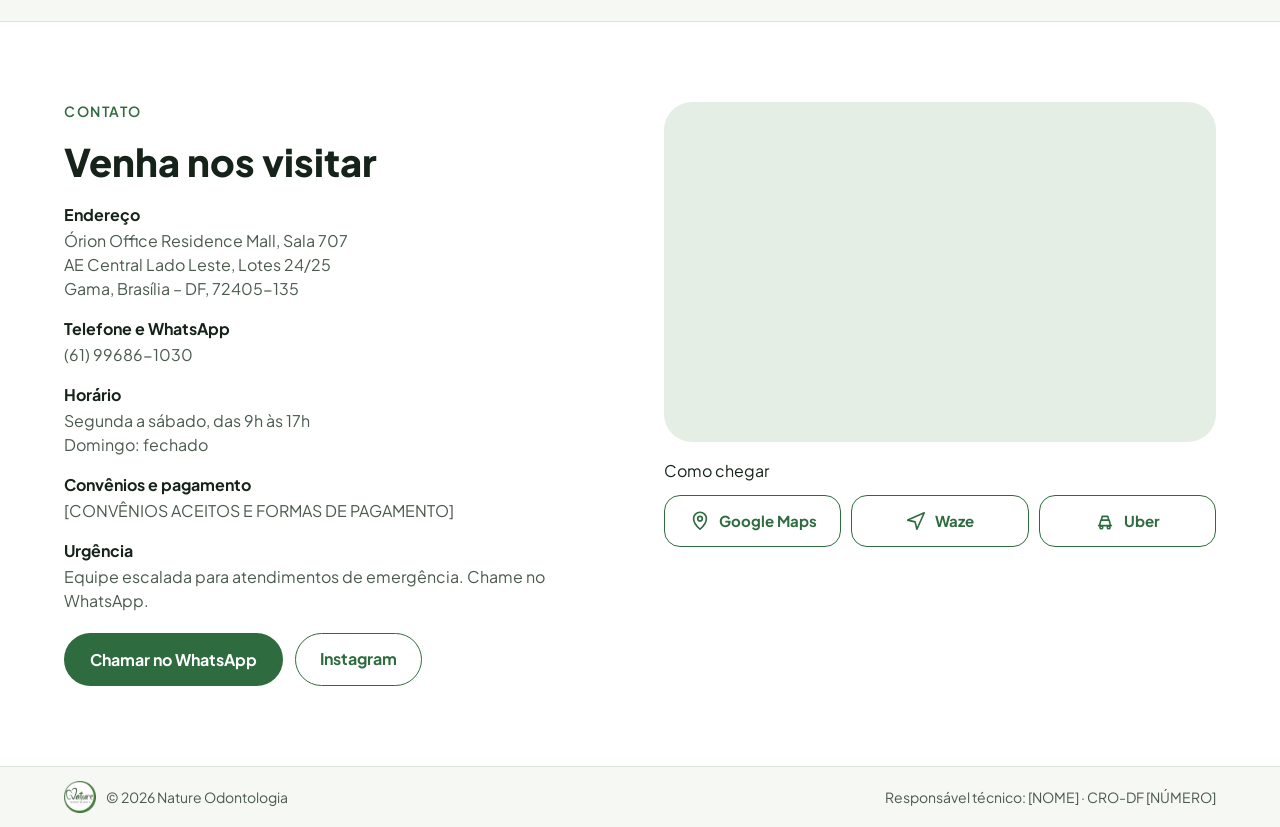
==== commit c90a7b8f: "Adiciona a foto do letreiro na abertura da página inicial Co-Authored-By: Claude Opus 5.5 <noreply@a" ====
--- a/index.html
+++ b/index.html
@@ -135,7 +135,7 @@
         </div>
         <a class="selo" href="https://www.google.com/maps/search/?api=1&amp;query=Nature+Odontologia+Gama+DF" target="_blank" rel="noopener"><span class="estrelas" aria-hidden="true"><svg width="16" height="16" viewBox="0 0 24 24" aria-hidden="true"><path fill="#F5B301" d="M12 2.5l2.9 6.1 6.6.8-4.9 4.6 1.3 6.6L12 17.3 6.1 20.6l1.3-6.6L2.5 9.4l6.6-.8z"/></svg><svg width="16" height="16" viewBox="0 0 24 24" aria-hidden="true"><path fill="#F5B301" d="M12 2.5l2.9 6.1 6.6.8-4.9 4.6 1.3 6.6L12 17.3 6.1 20.6l1.3-6.6L2.5 9.4l6.6-.8z"/></svg><svg width="16" height="16" viewBox="0 0 24 24" aria-hidden="true"><path fill="#F5B301" d="M12 2.5l2.9 6.1 6.6.8-4.9 4.6 1.3 6.6L12 17.3 6.1 20.6l1.3-6.6L2.5 9.4l6.6-.8z"/></svg><svg width="16" height="16" viewBox="0 0 24 24" aria-hidden="true"><path fill="#F5B301" d="M12 2.5l2.9 6.1 6.6.8-4.9 4.6 1.3 6.6L12 17.3 6.1 20.6l1.3-6.6L2.5 9.4l6.6-.8z"/></svg><svg width="16" height="16" viewBox="0 0 24 24" aria-hidden="true"><path fill="#F5B301" d="M12 2.5l2.9 6.1 6.6.8-4.9 4.6 1.3 6.6L12 17.3 6.1 20.6l1.3-6.6L2.5 9.4l6.6-.8z"/></svg></span><span><b>5,0 no Google</b> · 121 avaliações</span></a>
       </div>
-      <div class="ph" style="height:440px">[FOTO DO ESPAÇO NOVO — recepção ou consultório]</div>
+      <img src="img/espaco.jpg" alt="Letreiro iluminado da Nature Odontologia na parede da clínica" width="1000" height="1000" style="width:100%;height:440px;object-fit:cover;object-position:63% 50%;border-radius:28px;display:block">
     </div>
   </section>
 
